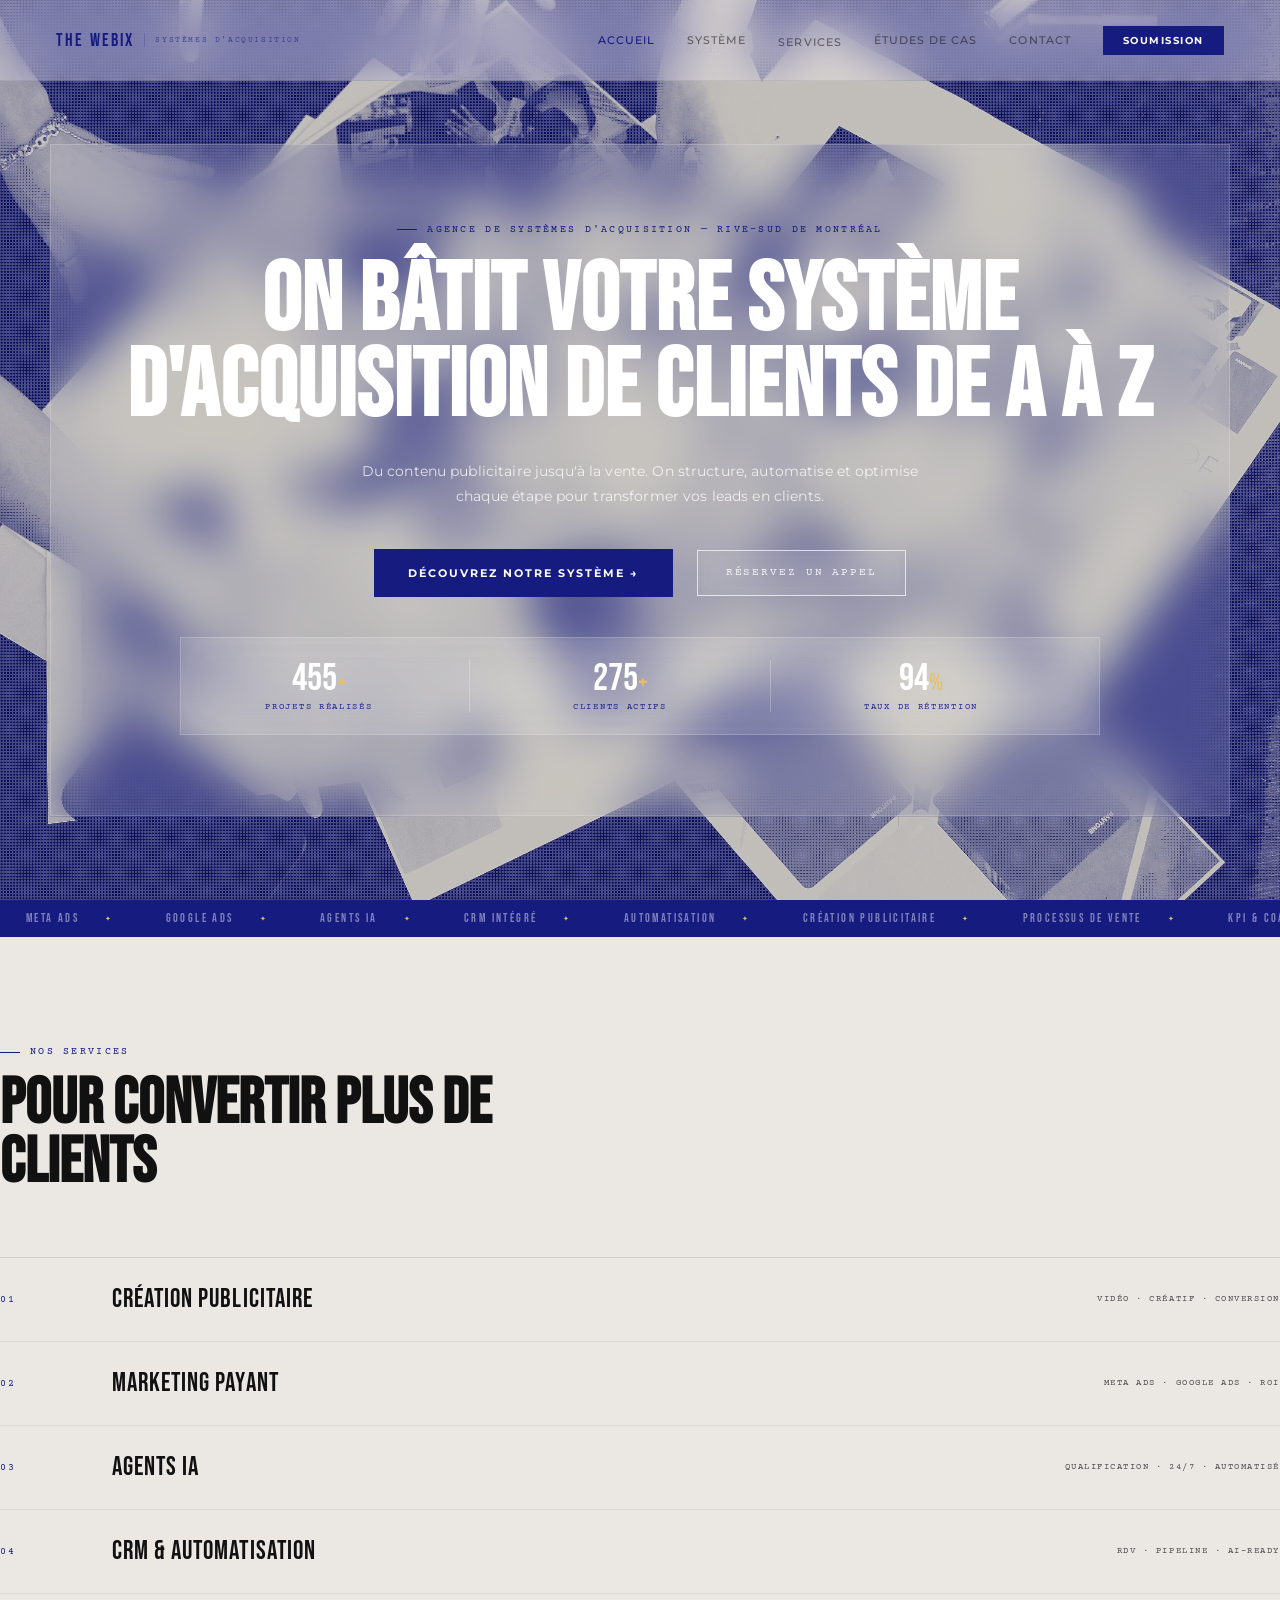
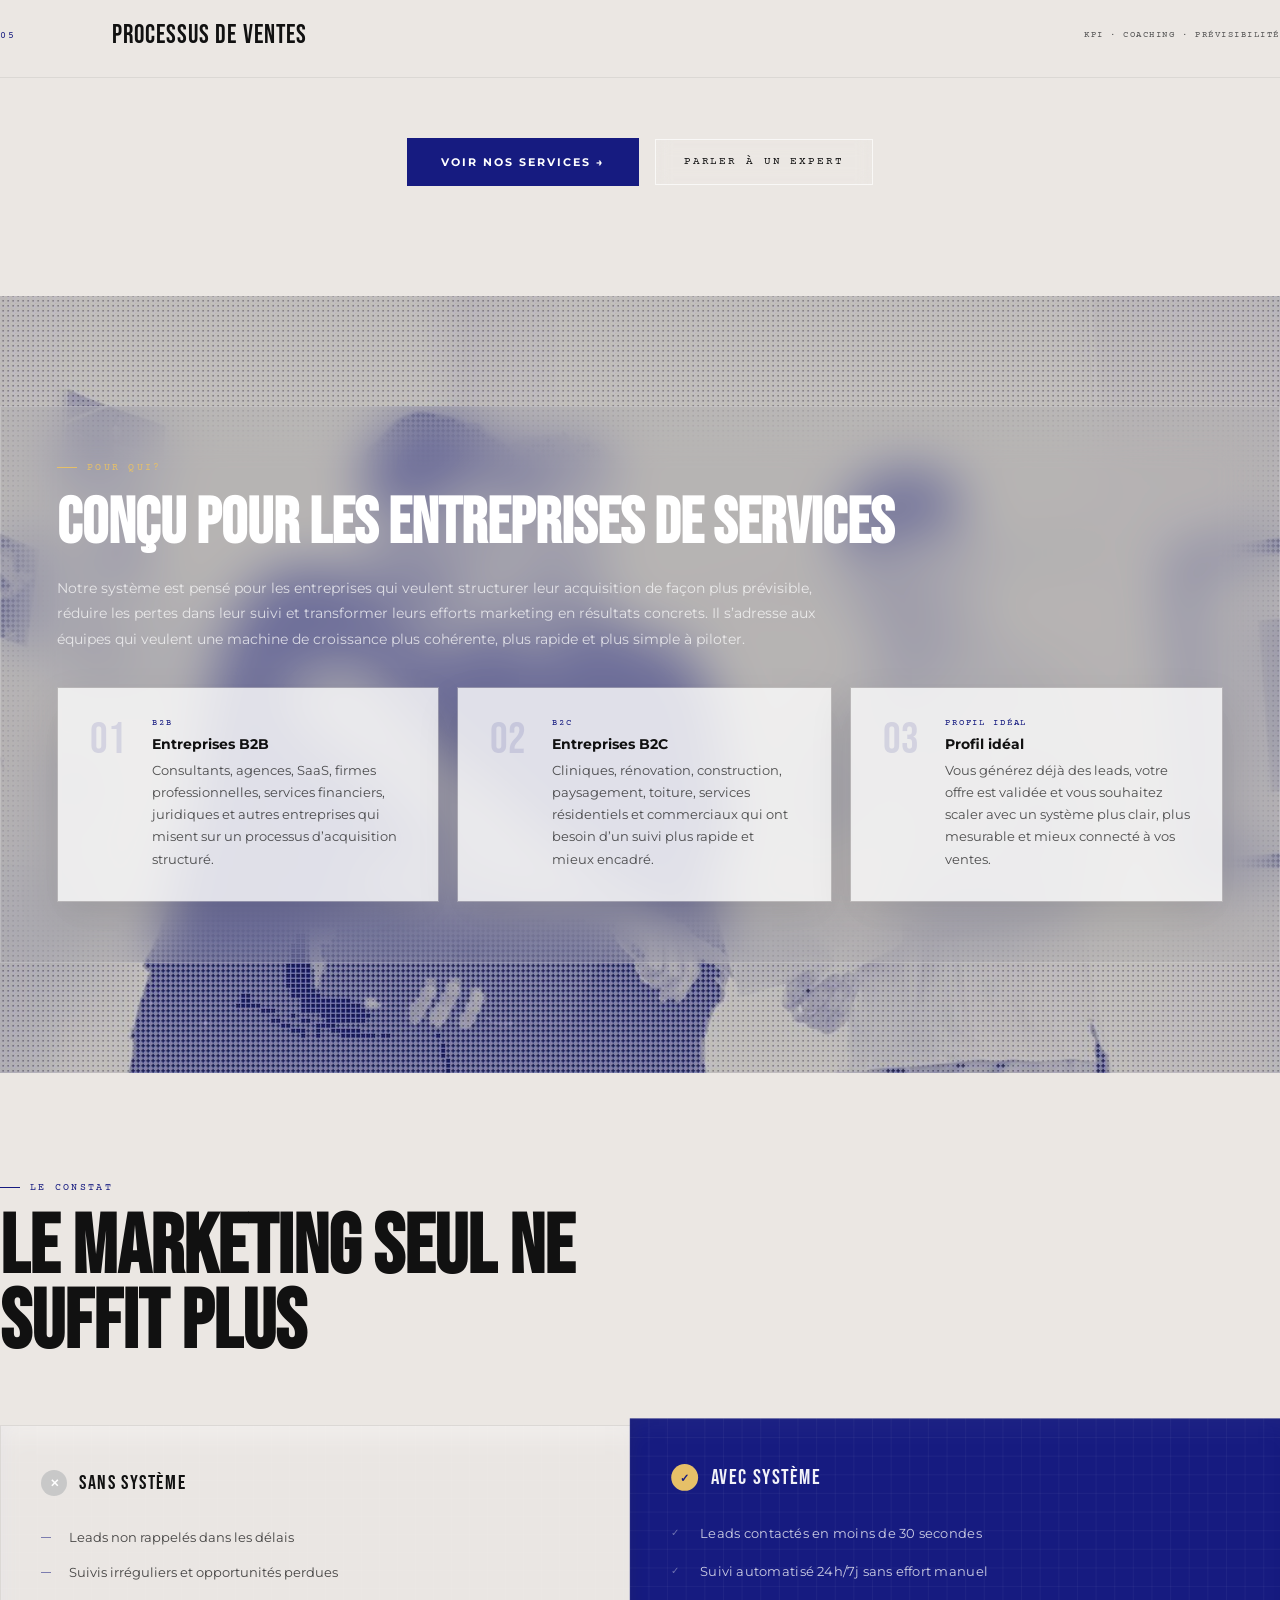
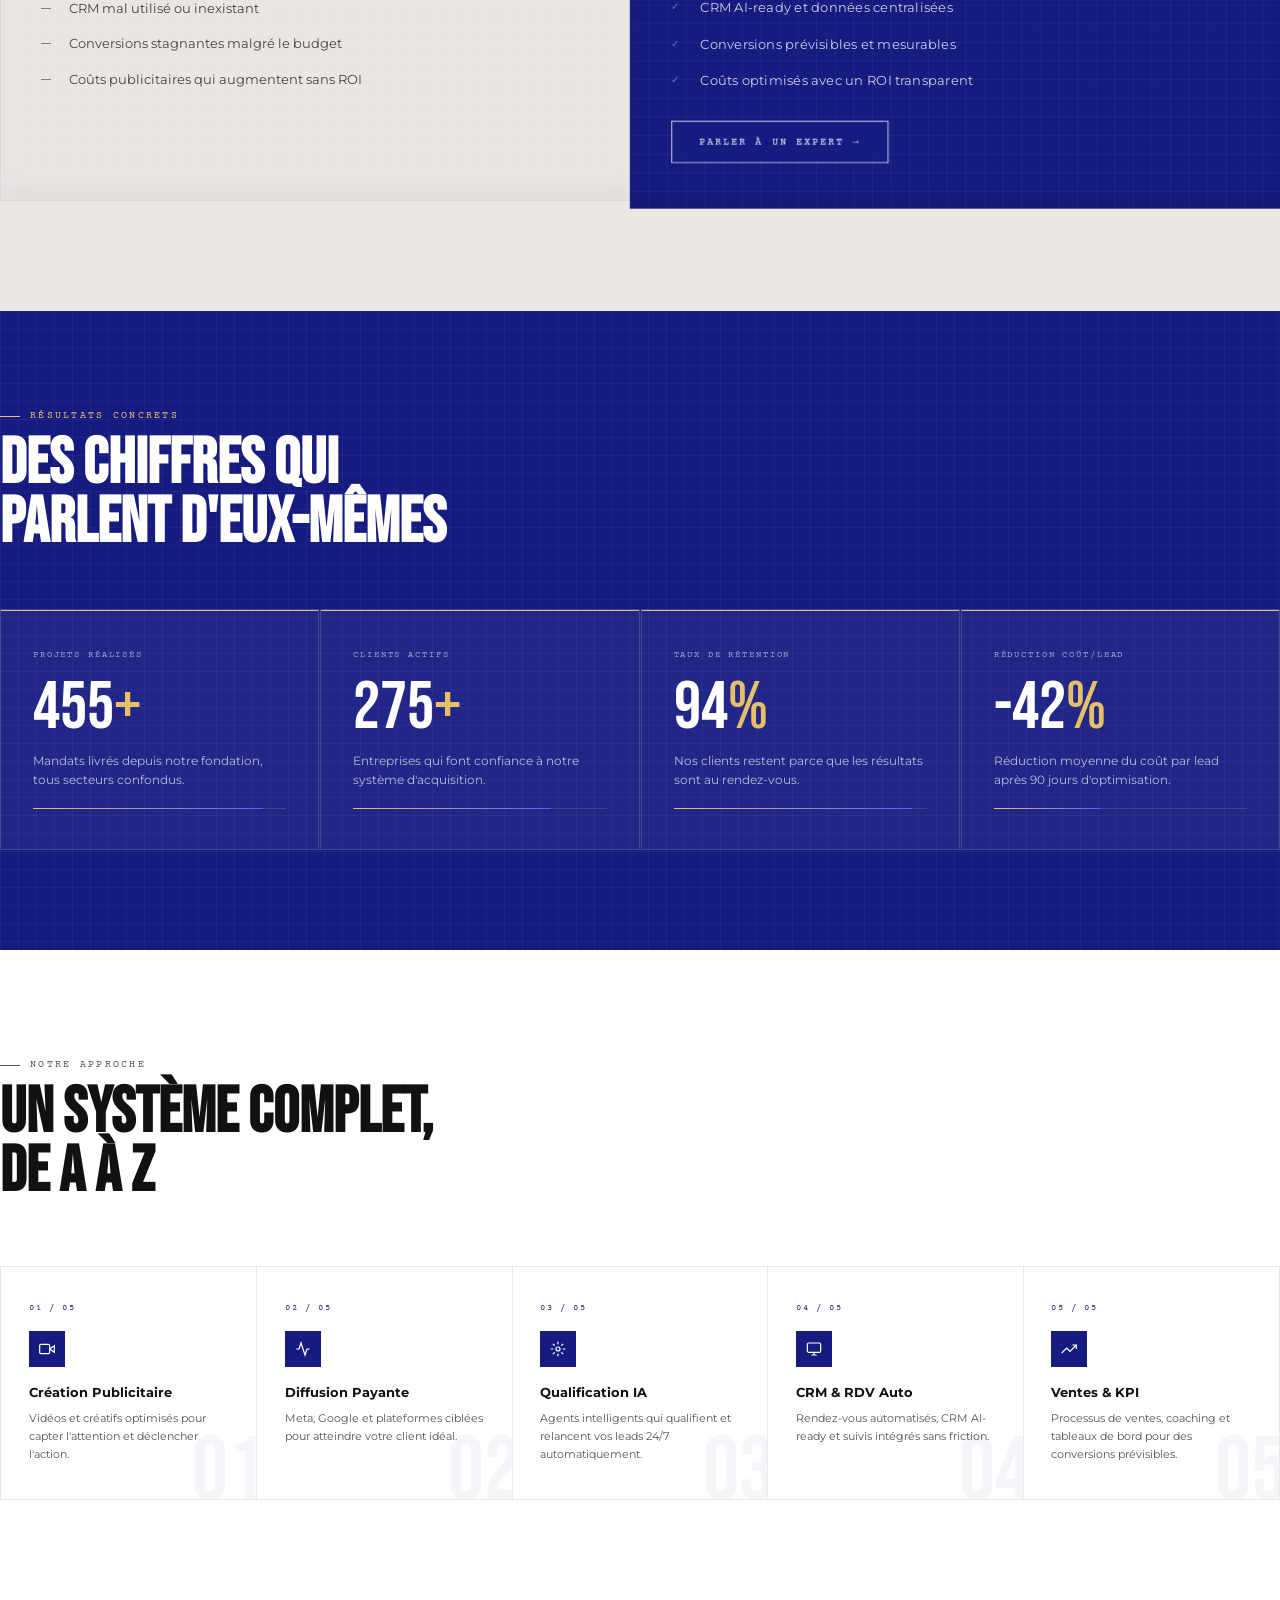
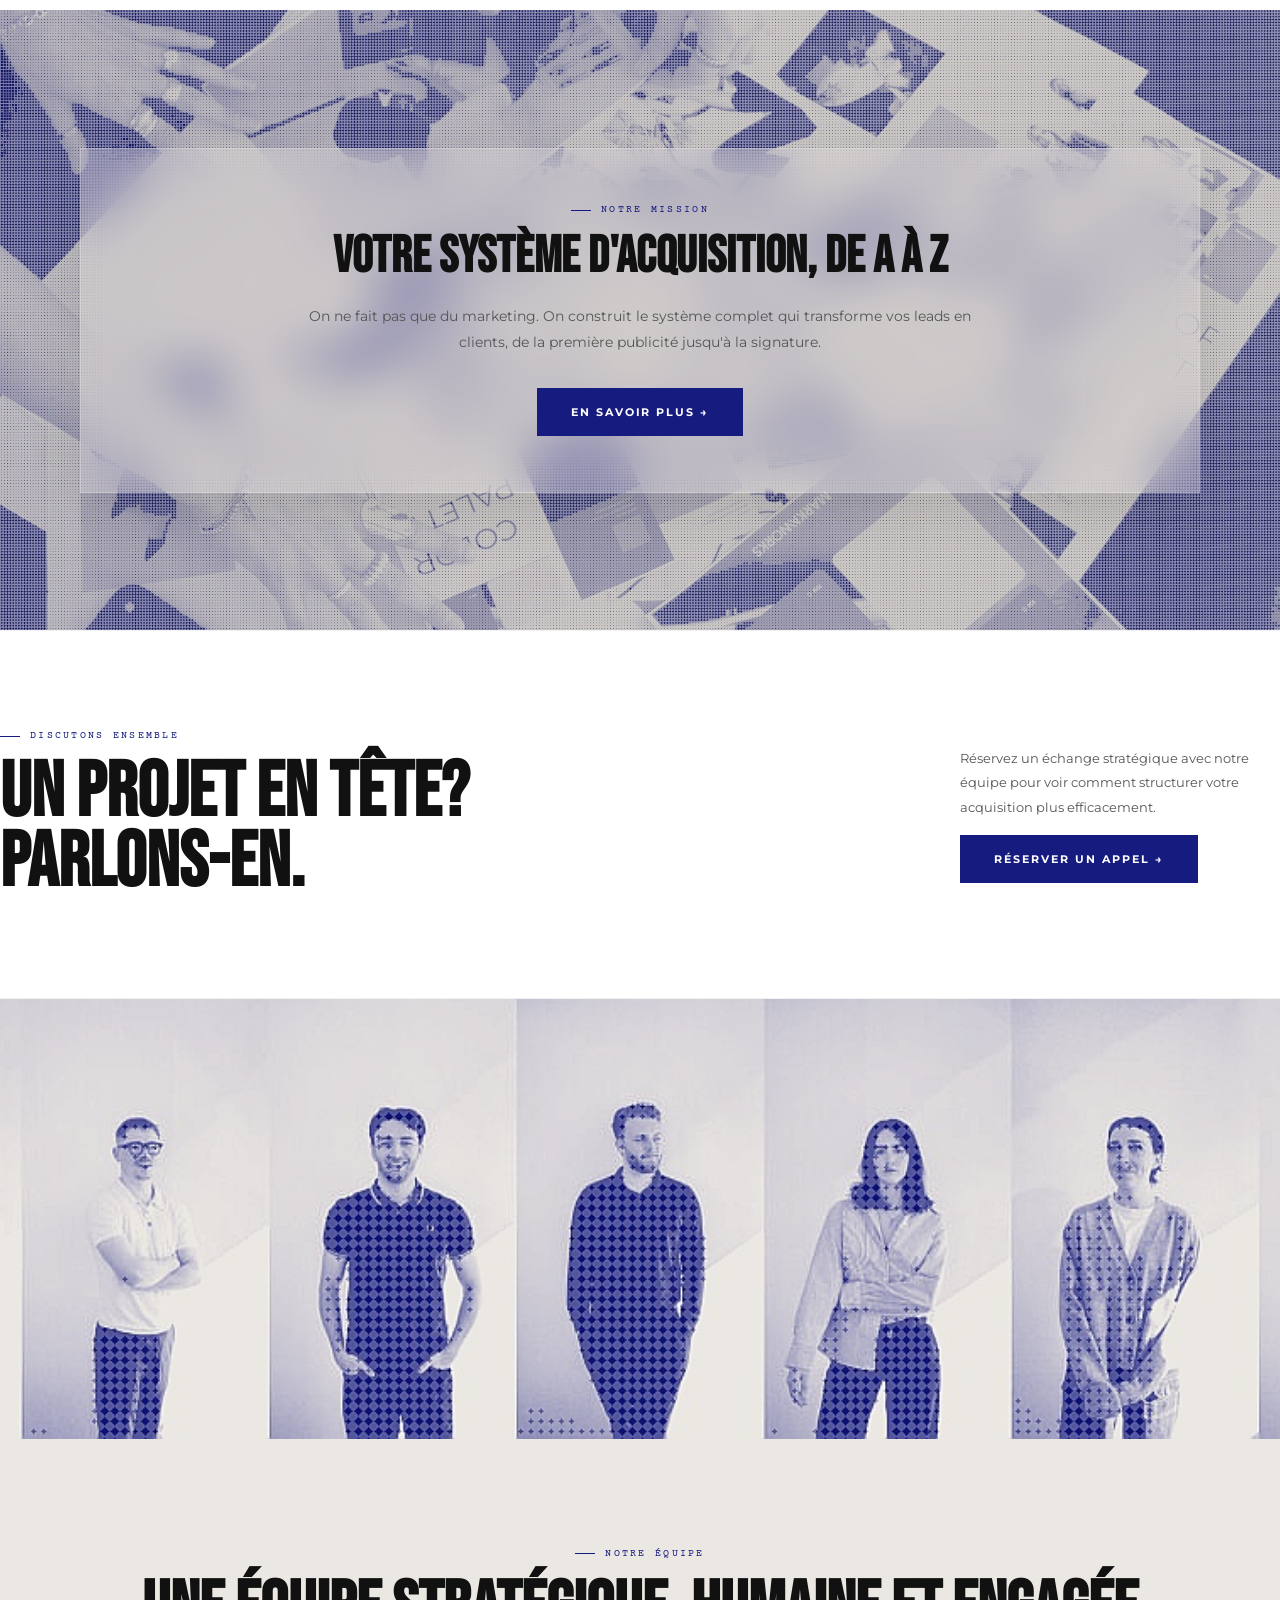
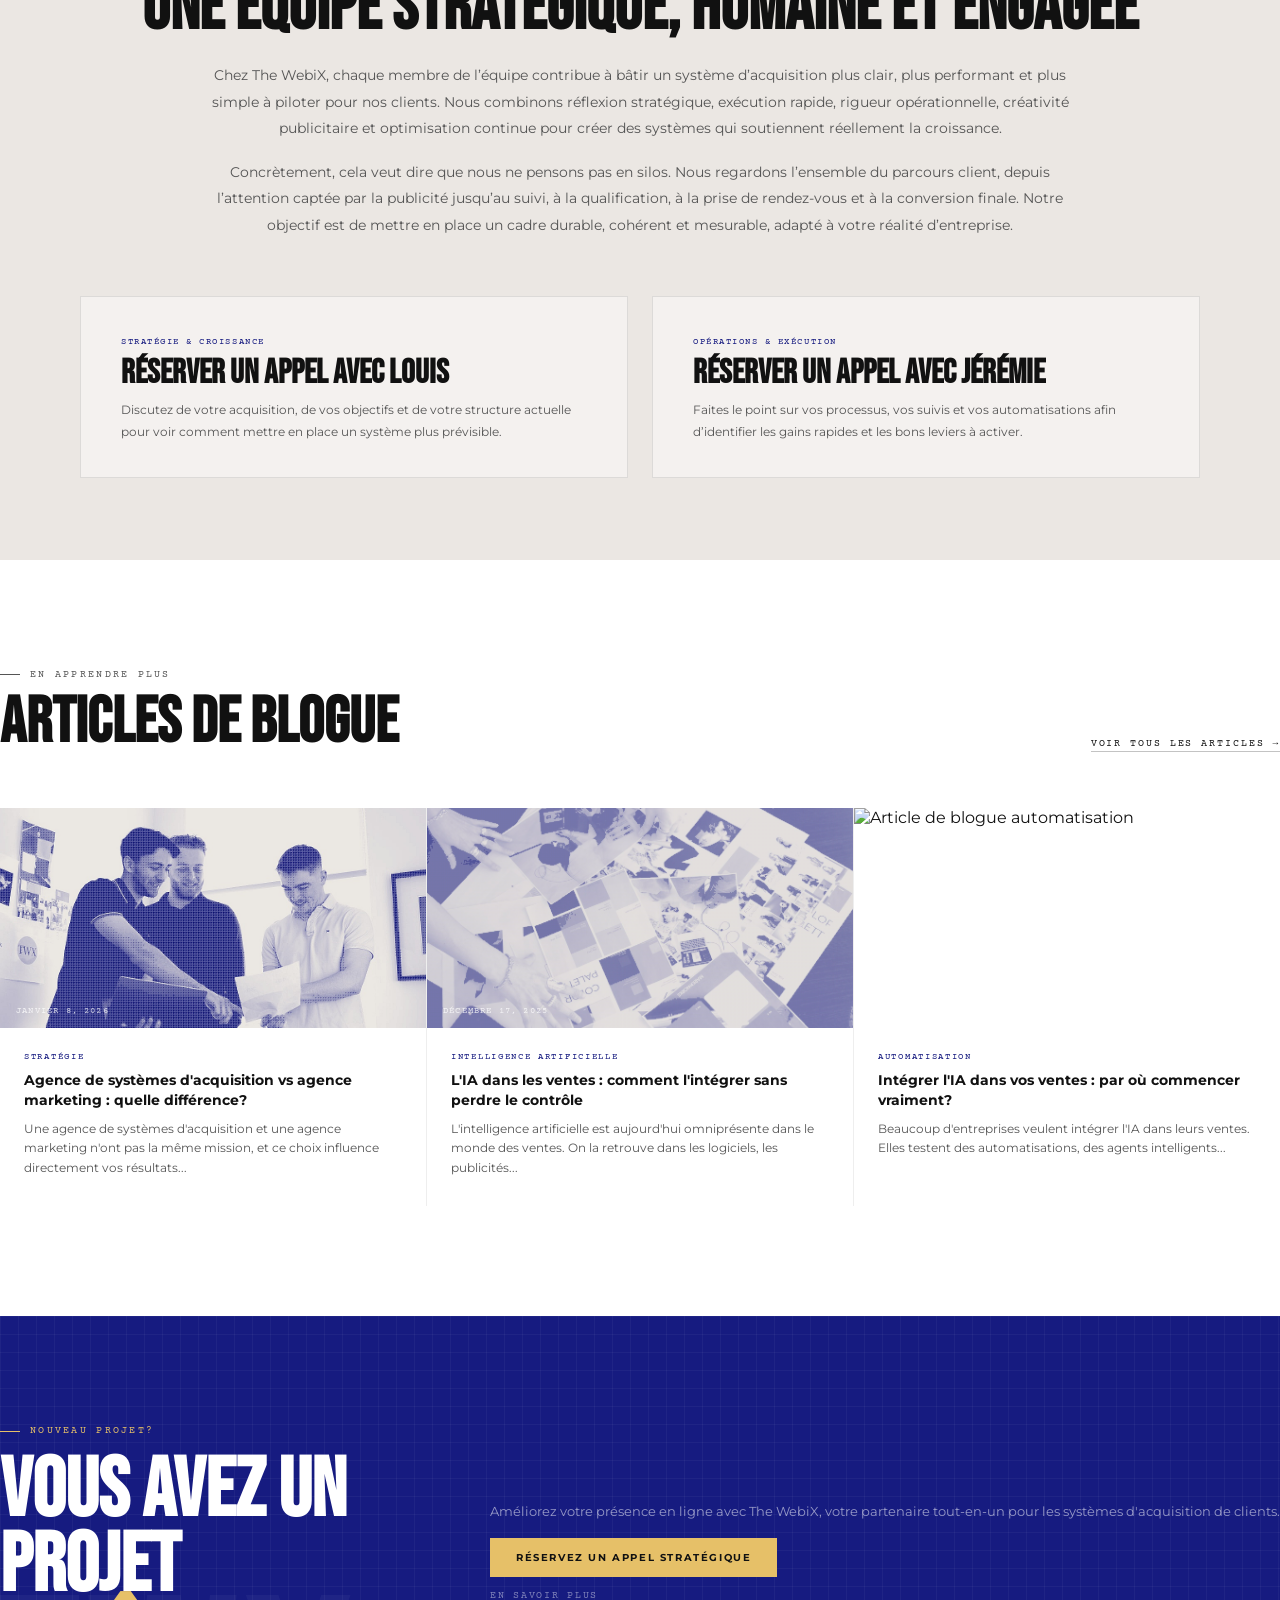
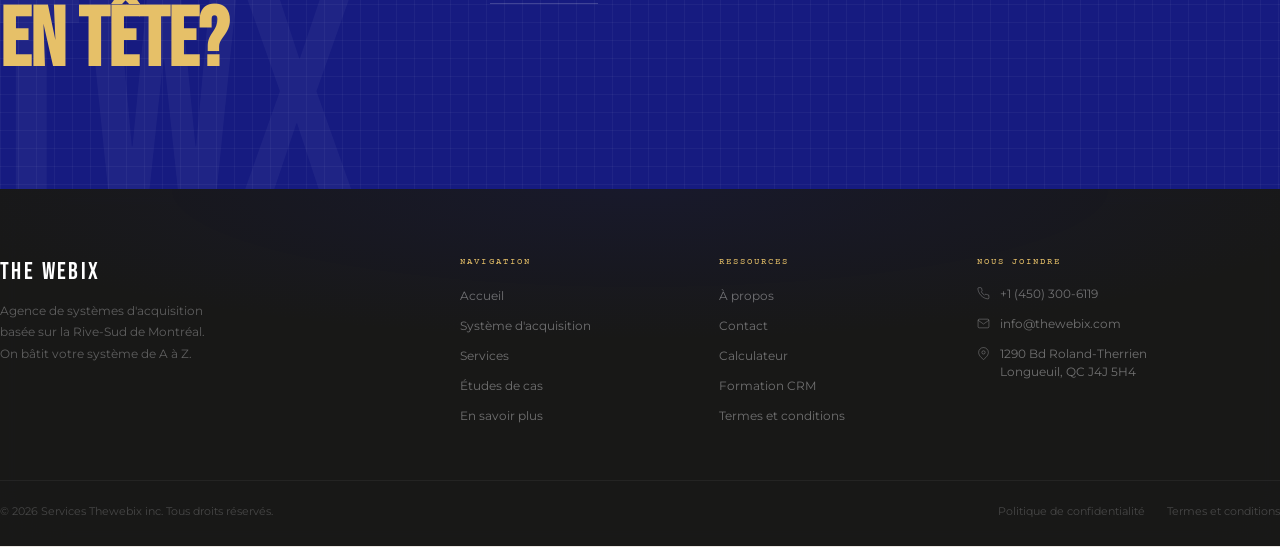
==== index.html @ 0f68088b "all" ====
<!DOCTYPE html>
<html lang="fr">
<head>
  <meta charset="UTF-8" />
  <meta name="viewport" content="width=device-width, initial-scale=1.0" />
  <title>The WebiX — Agence de systèmes d'acquisition</title>
  <link rel="preconnect" href="https://fonts.googleapis.com" />
  <link rel="preconnect" href="https://fonts.gstatic.com" crossorigin />
  <link href="https://fonts.googleapis.com/css2?family=Bebas+Neue&family=Montserrat:ital,wght@0,300;0,400;0,500;0,600;0,700;1,300;1,400&family=Courier+Prime:wght@400;700&display=swap" rel="stylesheet" />
  <script src="assets/js/header.js" defer></script>
  <style>
    /* ============================================================
       TOKENS
    ============================================================ */
    :root {
      --blue:     #161B80;
      --blue-mid: #545FFF;
      --gold:     #E6C068;
      --beige:    #EBE7E3;
      --black:    #111111;
      --grey:     #555555;
      --white:    #FFFFFF;
    }

    /* ============================================================
       RESET
    ============================================================ */
    *, *::before, *::after { box-sizing: border-box; margin: 0; padding: 0; }
    html { scroll-behavior: smooth; }
    body {
      font-family: 'Montserrat', sans-serif;
      background: var(--beige);
      color: var(--black);
      overflow-x: hidden;
    }

    /* ============================================================
       TYPOGRAPHY SYSTEM
    ============================================================ */
    .label {
      font-family: 'Courier Prime', monospace;
      font-size: 9.5px;
      letter-spacing: 0.24em;
      text-transform: uppercase;
      color: var(--grey);
      display: flex;
      align-items: center;
      gap: 10px;
    }
    .label::before {
      content: '';
      display: inline-block;
      width: 20px;
      height: 1px;
      background: currentColor;
      flex-shrink: 0;
    }
    .label--blue  { color: var(--blue); }
    .label--gold  { color: var(--gold); }
    .label--white { color: rgba(255,255,255,0.45); }
    .label--white::before { background: rgba(255,255,255,0.35); }
    .label--no-line::before { display: none; }

    /* ============================================================
       LAYOUT
    ============================================================ */
    .wrap {
      max-width: 1320px;
      margin: 0 auto;
    }

    /* ============================================================
       HERO
    ============================================================ */
    .hero {
      min-height: 100vh;
      padding-top: 60px;
      position: relative;
      overflow: hidden;
      display: flex;
      align-items: center;
      justify-content: center;
      background:
        linear-gradient(rgba(0,0,0,0.18), rgba(0,0,0,0.18)),
        url('assets/images/hero_duotone.jpg') center center / cover no-repeat;
      
    }

    /* Ghost watermark */
    .hero-bg-word {
      position: absolute;
      bottom: 60px;
      right: -40px;
      font-family: 'Bebas Neue', sans-serif;
      font-size: 22vw;
      color: rgba(22,27,128,0.035);
      line-height: 1;
      pointer-events: none;
      white-space: nowrap;
      letter-spacing: -0.02em;
      user-select: none;
    }

    .hero-inner {
      width: calc(100% - 100px);
      margin: 50px;
      position: relative;
      z-index: 2;
      backdrop-filter: blur(24px) saturate(1.2);
      -webkit-backdrop-filter: blur(24px) saturate(1.2);
      background: rgba(235,231,227,0.14);
      border: 1px solid rgba(255,255,255,0.18);
      padding: 80px 50px;
      display: grid;
      grid-template-columns: 1fr;
      gap: 28px;
      align-items: center;
      justify-items: center;
      text-align: center;
    }

    /* LEFT: Text */
    .hero-left {
      display: flex;
      flex-direction: column;
      justify-content: center;
      align-items: center;
      padding: 0;
    }
    .hero-eyebrow {
      margin-bottom: 24px;
    }
    h1.hero-title {
      font-family: 'Bebas Neue', sans-serif;
      font-size: clamp(64px, 7.5vw, 116px);
      line-height: 0.9;
      color: var(--white);
      letter-spacing: 0.01em;
      margin-bottom: 28px;
    }
    .hero-sub {
      font-size: 13.5px;
      color: rgba(255,255,255,0.78);
      line-height: 1.85;
      max-width: 560px;
      margin-bottom: 40px;
      font-weight: 400;
      letter-spacing: 0.01em;
    }
    .hero-actions {
      display: flex;
      align-items: center;
      gap: 24px;
    }
    .btn-primary {
      background: var(--blue);
      color: #fff;
      padding: 17px 34px;
      font-family: 'Montserrat', sans-serif;
      font-size: 11px;
      font-weight: 700;
      letter-spacing: 0.18em;
      text-transform: uppercase;
      text-decoration: none;
      display: inline-flex;
      align-items: center;
      gap: 10px;
      transition: all 0.28s ease;
      backdrop-filter: blur(0px);
    }
    .btn-primary:hover {
      backdrop-filter: blur(10px);
      -webkit-backdrop-filter: blur(10px);
      background: rgba(22,27,128,0.88);
      transform: translateY(-1px);
    }
    .btn-ghost {
      font-family: 'Courier Prime', monospace;
      font-size: 10.5px;
      letter-spacing: 0.18em;
      text-transform: uppercase;
      color: rgba(255,255,255,0.88);
      text-decoration: none;
      border: 1px solid rgba(255,255,255,0.7);
      padding: 16px 28px;
      display: inline-flex;
      align-items: center;
      justify-content: center;
      backdrop-filter: blur(8px);
      -webkit-backdrop-filter: blur(8px);
      background: transparent;
      transition: all 0.28s ease;
      position: relative;
    }

    .btn-ghost::after {
      content: '';
      position: absolute;
      left: 28px;
      right: 28px;
      bottom: 8px;
      height: 1px;
      background: currentColor;
      transform: scaleX(0);
      transform-origin: left;
      transition: transform 0.28s ease;
    }

    .btn-ghost:hover {
      background: transparent;
      transform: translateY(-1px);
    }

    .btn-ghost:hover::after {
      transform: scaleX(1);
    }

    /* RIGHT: Duotone image + blurry info card overlay */
    .hero-right {
      position: relative;
      width: 100%;
      display: flex;
      justify-content: center;
      align-items: flex-end;
      margin-top: 12px;
    }
    .hero-img-wrap {
      display: none;
    }

    /* ── BLURRY INFO CARD inside hero ── */
    .hero-blur-card {
      position: relative;
      bottom: auto;
      left: auto;
      right: auto;
      backdrop-filter: blur(18px) saturate(1.2);
      -webkit-backdrop-filter: blur(18px) saturate(1.2);
      background: rgba(255,255,255,0.08);
      border: 1px solid rgba(255,255,255,0.18);
      padding: 22px 28px;
      display: flex;
      flex-direction: row;
      justify-content: center;
      align-items: stretch;
      gap: 0;
      z-index: 3;
      width: min(100%, 920px);
      max-width: 100%;
    }
    .hbc-stat {
      display: flex;
      flex-direction: column;
      align-items: center;
      gap: 4px;
      flex: 1 1 0;
      padding: 0 40px;
      border-right: 1px solid rgba(255,255,255,0.25);
    }
    .hbc-stat:first-child { padding-left: 0; }
    .hbc-stat:last-child { border-right: none; }
    .hbc-num {
      font-family: 'Bebas Neue', sans-serif;
      font-size: 38px;
      line-height: 1;
      color: var(--white);
    }
    .hbc-num em { color: var(--gold); font-style: normal; font-size: 24px; }
    .hbc-lbl {
      font-family: 'Courier Prime', monospace;
      font-size: 8.5px;
      letter-spacing: 0.2em;
      text-transform: uppercase;
      color: rgba(22,27,128,0.88);
    }

    /* Stats strip bottom */
    .hero-stats {
      display: none;
      grid-template-columns: repeat(4, 1fr);
      border-top: 1px solid rgba(17,17,17,0.09);
      position: relative;
      z-index: 2;
    }
    .stat {
      padding: 22px 56px;
      border-right: 1px solid rgba(17,17,17,0.09);
      display: flex;
      flex-direction: column;
      gap: 3px;
    }
    .stat:last-child { border-right: none; }
    .stat-num {
      font-family: 'Bebas Neue', sans-serif;
      font-size: 32px;
      color: var(--black);
      line-height: 1;
    }
    .stat-num em { color: var(--blue); font-style: normal; }
    .stat-lbl {
      font-family: 'Courier Prime', monospace;
      font-size: 8.5px;
      letter-spacing: 0.2em;
      text-transform: uppercase;
      color: var(--grey);
    }

    /* ============================================================
       MARQUEE
    ============================================================ */
    .marquee {
      background: var(--blue);
      overflow: hidden;
      padding: 11px 0;
    }
    .marquee-track {
      display: flex;
      white-space: nowrap;
      animation: mq 22s linear infinite;
    }
    .marquee-item {
      font-family: 'Bebas Neue', sans-serif;
      font-size: 12px;
      letter-spacing: 0.2em;
      color: rgba(255,255,255,0.45);
      padding: 0 26px;
      display: flex;
      align-items: center;
      gap: 26px;
    }
    .marquee-item::after { content: '✦'; font-size: 7px; color: var(--gold); }
    @keyframes mq {
      from { transform: translateX(0); }
      to   { transform: translateX(-50%); }
    }

    /* ============================================================
       SERVICES — architect list style
    ============================================================ */
    .section-services {
      background: var(--beige);
      padding: 110px 0;
    }
    .services-top {
      display: grid;
      grid-template-columns: 1fr 1fr;
      gap: 80px;
      align-items: end;
      margin-bottom: 64px;
      position: relative;
    }
    .services-top h2 {
      font-family: 'Bebas Neue', sans-serif;
      font-size: clamp(48px, 5vw, 76px);
      line-height: 0.92;
      color: var(--black);
    }
    .services-top p {
      font-size: 13.5px;
      color: var(--grey);
      line-height: 1.9;
      max-width: 360px;
    }
    .services-actions {
      display: flex;
      gap: 16px;
      margin-top: 60px;
      align-items: center;
    }
    .services-list {
      display: flex;
      flex-direction: column;
      border-top: 1px solid rgba(17,17,17,0.1);
    }
    .svc-row {
      display: grid;
      grid-template-columns: 72px 1fr auto;
      align-items: center;
      gap: 40px;
      padding: 26px 0;
      border-bottom: 1px solid rgba(17,17,17,0.07);
      transition: all 0.28s ease;
    }

    .svc-row:hover {
      background: rgba(22,27,128,0.035);
      padding-left: 14px;
      padding-right: 14px;
    }
    .svc-num {
      font-family: 'Courier Prime', monospace;
      font-size: 10px;
      letter-spacing: 0.16em;
      color: var(--blue);
    }
    .svc-name {
      font-family: 'Bebas Neue', sans-serif;
      font-size: 26px;
      letter-spacing: 0.04em;
      color: var(--black);
    }
    .svc-tag {
      font-family: 'Courier Prime', monospace;
      font-size: 8.5px;
      letter-spacing: 0.18em;
      text-transform: uppercase;
      color: var(--grey);
    }

    /* ============================================================
       POUR QUI — dark, duotone image
    ============================================================ */
    .section-pourqui {
      position: relative;
      padding: 110px 0;
      background:
        linear-gradient(rgba(0,0,0,0.18), rgba(0,0,0,0.18)),
        url('assets/images/wall_duotone.jpg') center center / cover no-repeat;
      overflow: hidden;
    }

    .pourqui-panel {
      width: 100%;
      backdrop-filter: blur(26px) saturate(1.2);
      -webkit-backdrop-filter: blur(26px) saturate(1.2);
      background: rgba(170,170,170,0.20);
      border: 1px solid rgba(255,255,255,0.16);
      padding: 56px 56px 60px;
    }
    .pourqui-grid {
      display: grid;
      grid-template-columns: 1fr;
      gap: 0;
      align-items: center;
    }

    .pourqui-left {
      position: relative;
      z-index: 3;
      padding-right: 0;
    }
    .pourqui-left h2 {
      font-family: 'Bebas Neue', sans-serif;
      font-size: clamp(48px, 5vw, 76px);
      line-height: 0.92;
      color: var(--white);
      margin-bottom: 22px;
    }

    .pourqui-intro {
      font-size: 13.5px;
      color: rgba(255,255,255,0.72);
      line-height: 1.9;
      max-width: 760px;
      margin-bottom: 34px;
    }
    .pourqui-cards {
      display: flex;
      gap: 18px;
      width: 100%;
      position: relative;
      z-index: 3;
    }
    .pq-card {
      background: rgba(235,231,227,0.34);
      border: 1px solid rgba(17,17,17,0.06);
      box-shadow: 0 18px 40px rgba(0,0,0,0.10);
      padding: 30px 32px;
      display: flex;
      gap: 22px;
      align-items: flex-start;
      position: relative;
      overflow: hidden;
      transition: all 0.28s ease;
    }

    .pq-card::before {
      content: '';
      position: absolute;
      inset: 0;
      background-color: rgba(255,255,255,0.7);
      pointer-events: none;
    }
    .pq-card > * {
      position: relative;
      z-index: 1;
    }
    .pq-num {
      font-family: 'Bebas Neue', sans-serif;
      font-size: 44px;
      color: rgba(22,27,128,0.12);
      line-height: 1;
      flex-shrink: 0;
      width: 40px;
    }
    .pq-tag {
      font-family: 'Courier Prime', monospace;
      font-size: 8.5px;
      letter-spacing: 0.22em;
      text-transform: uppercase;
      color: var(--blue);
      margin-bottom: 7px;
    }
    .pq-title {
      font-family: 'Montserrat', sans-serif;
      font-size: 14px;
      font-weight: 700;
      color: var(--black);
      margin-bottom: 7px;
    }
    .pq-desc {
      font-size: 12.5px;
      color: rgba(17,17,17,0.72);
      line-height: 1.78;
    }

    .pq-card:hover {
      background: rgba(235,231,227,0.98);
      box-shadow: 0 20px 44px rgba(0,0,0,0.14);
      transform: translateY(-2px);
      transition: all 0.28s ease;
    }


    /* ============================================================
       CONSTAT
    ============================================================ */
    .section-constat {
      background: var(--beige);
      padding: 110px 0;
    }
    .constat-top { margin-bottom: 64px; }
    .constat-top h2 {
      font-family: 'Bebas Neue', sans-serif;
      font-size: clamp(56px, 6.5vw, 96px);
      line-height: 0.9;
      color: var(--black);
      max-width: 680px;
    }
    .constat-cols {
      display: grid;
      grid-template-columns: 1fr 1fr;
      gap: 2px;
    }
    .constat-col {
      padding: 44px 40px;
      position: relative;
      overflow: hidden;
      background-image:
        linear-gradient(rgba(255,255,255,0.04) 1px, transparent 1px),
        linear-gradient(90deg, rgba(255,255,255,0.04) 1px, transparent 1px);
      background-size: 18px 18px;
    }
    .constat-col--bad {
      background-color: rgba(235,231,227,0.92);
      border: 1px solid rgba(150,150,150,0.18);
      box-shadow: inset 0 10px 24px rgba(255,255,255,0.35), inset 0 -10px 20px rgba(22,27,128,0.05);
      transform: scale(1);
      z-index: 1;
    }
    .constat-col--good {
      background-color: var(--blue);
      box-shadow: inset 0 10px 24px rgba(255,255,255,0.04), inset 0 -10px 20px rgba(0,0,0,0.10);
      transform: scale(1.035);
      z-index: 2;
      transition: transform 0.28s ease, box-shadow 0.28s ease;
    }
    .constat-col--good:hover {
      transform: scale(1.06);
      box-shadow: inset 0 10px 24px rgba(255,255,255,0.04), inset 0 -10px 20px rgba(0,0,0,0.10), 0 18px 34px rgba(0,0,0,0.12);
    }
    .col-head {
      display: flex;
      align-items: center;
      gap: 12px;
      margin-bottom: 32px;
    }
    .col-head-title {
      font-family: 'Bebas Neue', sans-serif;
      font-size: 20px;
      letter-spacing: 0.08em;
    }
    .constat-col--bad  .col-head-title { color: var(--black); }
    .constat-col--good .col-head-title { color: rgba(255,255,255,0.94); }
    .col-badge {
      width: 26px; height: 26px;
      border-radius: 50%;
      display: flex; align-items: center; justify-content: center;
      font-size: 11px; font-weight: 700;
    }
    .badge-x     { background: rgb(200,200,200); color: var(--white); }
    .badge-check { background: var(--gold); color: var(--blue); }
    .constat-items { display: flex; flex-direction: column; gap: 16px; }
    .constat-item {
      display: flex;
      align-items: flex-start;
      gap: 12px;
      font-size: 13px;
      line-height: 1.5;
    }
    .constat-col--bad  .constat-item { color: rgba(17,17,17,0.76); }
    .constat-col--good .constat-item { color: rgba(255,255,255,0.78); }
    .item-icon { width: 16px; height: 16px; flex-shrink: 0; margin-top: 1px; font-size: 10px; }
    .constat-col--bad  .item-icon { color: var(--blue); }
    .constat-col--good .item-icon { color: rgba(255,255,255,0.38); }

    
    /* ============================================================
       PROCESSUS — architect grid
    ============================================================ */
    .section-processus {
      background: var(--white);
      padding: 110px 0;
    }
    .processus-top {
      display: flex;
      justify-content: space-between;
      align-items: flex-end;
      margin-bottom: 64px;
    }
    .processus-top h2 {
      font-family: 'Bebas Neue', sans-serif;
      font-size: clamp(48px, 5vw, 76px);
      line-height: 0.92;
      color: var(--black);
    }
    .processus-steps {
      display: grid;
      grid-template-columns: repeat(5, 1fr);
      border: 1px solid rgba(17,17,17,0.09);
    }
    .p-step {
      padding: 36px 28px;
      border-right: 1px solid rgba(17,17,17,0.09);
      position: relative;
      overflow: hidden;
      transition: all 0.28s ease;
      will-change: transform, box-shadow, background;
      z-index: 1;
    }
    .p-step:last-child { border-right: none; }
    .p-step:hover {
      background: var(--blue);
      box-shadow: inset 0 10px 18px rgba(0,0,0,0.16), inset 0 -8px 14px rgba(255,255,255,0.04);
      transform: translateY(1px) scale(1.05);
      z-index: 2;
    }
    .p-step:hover .p-step-title,
    .p-step:hover .p-step-num {
      color: var(--white);
    }
    .p-step:hover .p-step-desc {
      color: rgba(255,255,255,0.78);
    }
    .p-step:hover .p-step-icon {
      background: var(--blue);
    }
    .p-step:hover .p-step-icon svg {
      stroke: var(--white);
    }
    .p-step:hover .p-step-bg-num {
      color: rgba(255,255,255,0.08);
    }
    .p-step-bg-num {
      position: absolute;
      bottom: -18px; right: -8px;
      font-family: 'Bebas Neue', sans-serif;
      font-size: 90px;
      color: rgba(22,27,128,0.04);
      line-height: 1;
      pointer-events: none;
    }
    .p-step-num {
      font-family: 'Courier Prime', monospace;
      font-size: 9px;
      letter-spacing: 0.18em;
      color: var(--blue);
      margin-bottom: 18px;
    }
    .p-step-icon {
      width: 36px; height: 36px;
      background: var(--blue);
      display: flex; align-items: center; justify-content: center;
      margin-bottom: 18px;
    }
    .p-step-icon svg { width: 16px; height: 16px; stroke: #fff; fill: none; stroke-width: 1.8; }
    .p-step-title {
      font-family: 'Montserrat', sans-serif;
      font-size: 12.5px;
      font-weight: 700;
      color: var(--black);
      margin-bottom: 9px;
    }
    .p-step-desc {
      font-size: 11px;
      color: var(--grey);
      line-height: 1.65;
    }
    /* ============================================================
       TEAM — full-width duotone image
    ============================================================ */
    .section-team { position: relative; overflow: hidden; }
    .team-img-wrap { position: relative; }
    .team-img-wrap img {
      width: 100%;
      height: 440px;
      object-fit: cover;
      object-position: center 20%;
      display: block;
    }
    .team-overlay-text {
      position: absolute;
      left: 0;
      right: 0;
      bottom: 0;
      padding: 0 56px 42px;
      display: flex;
      flex-direction: column;
      align-items: center;
      gap: 10px;
      text-align: center;
    }
    .team-overlay-text h2 {
      font-family: 'Bebas Neue', sans-serif;
      font-size: clamp(48px, 5.5vw, 84px);
      color: var(--white);
      line-height: 0.92;
      text-align: center;
      width: 100%;
      max-width: none;
    }
    .team-copy {
      background: var(--beige);
      padding: 110px 0 82px;
    }
    .team-copy-inner {
      max-width: 1120px;
      margin: 0 auto;
      text-align: center;
    }
    .team-copy-inner p {
      font-size: 13.5px;
      line-height: 1.95;
      color: var(--grey);
      max-width: 860px;
      margin: 0 auto;
    }
    .team-copy-inner p + p {
      margin-top: 18px;
    }
    .team-callouts {
      display: grid;
      grid-template-columns: repeat(2, minmax(0, 1fr));
      gap: 24px;
      margin-top: 58px;
    }
    .team-callout {
      border: 1px solid rgba(17,17,17,0.10);
      background: rgba(255,255,255,0.42);
      padding: 40px 40px 34px;
      text-align: left;
      display: flex;
      flex-direction: column;
      gap: 10px;
      text-decoration: none;
      transition: all 0.28s ease;
      position: relative;
      overflow: hidden;
      cursor: pointer;
    }

    .team-callout::after {
      content: '';
      position: absolute;
      left: 40px;
      right: 40px;
      bottom: 22px;
      height: 1px;
      background: currentColor;
      transform: scaleX(0);
      transform-origin: left;
      transition: transform 0.28s ease;
      opacity: 0.45;
    }
    .team-callout:hover {
      transform: translateY(-3px);
      background: rgba(255,255,255,0.56);
      box-shadow: 0 18px 40px rgba(0,0,0,0.08);
    }
    .team-callout:hover::after {
      transform: scaleX(1);
    }
    .team-callout-label {
      font-family: 'Courier Prime', monospace;
      font-size: 8.5px;
      letter-spacing: 0.18em;
      text-transform: uppercase;
      color: var(--blue);
    }
    .team-callout h3 {
      font-family: 'Bebas Neue', sans-serif;
      font-size: 34px;
      line-height: 0.95;
      color: var(--black);
    }
    .team-callout p {
      max-width: none;
      margin: 0;
      font-size: 12px;
      line-height: 1.8;
      color: var(--grey);
    }
    .team-callout:hover h3 {
      color: var(--blue);
    }

    /* ============================================================
       METRICS — dark
    ============================================================ */
    .section-metrics {
      background-color: var(--blue);
      background-image:
        linear-gradient(rgba(255,255,255,0.04) 1px, transparent 1px),
        linear-gradient(90deg, rgba(255,255,255,0.04) 1px, transparent 1px);
      background-size: 18px 18px;
      padding: 100px 0;
    }
    .metrics-top {
      display: flex;
      justify-content: space-between;
      align-items: flex-end;
      margin-bottom: 56px;
    }
    .metrics-top h2 {
      font-family: 'Bebas Neue', sans-serif;
      font-size: clamp(48px, 5vw, 76px);
      line-height: 0.92;
      color: var(--white);
    }
    .metrics-grid {
      display: grid;
      grid-template-columns: repeat(4, 1fr);
      gap: 1px;
      background: rgba(255,255,255,0.05);
    }
    .m-card {
      border: 1px solid rgba(255,255,255,0.14);
      padding: 40px 32px;
      position: relative;
      overflow: hidden;
      transition: transform 0.28s ease, box-shadow 0.28s ease, background 0.28s ease;
      z-index: 1;
    }
    .m-card::after {
      content: '';
      position: absolute;
      top: 0; left: 0; right: 0;
      height: 1.5px;
      background: var(--gold);
    }
    .m-card:hover {
      transform: scale(1.045);
      box-shadow: 0 18px 34px rgba(0,0,0,0.14);
      z-index: 2;
    }
    .m-label {
      font-family: 'Courier Prime', monospace;
      font-size: 8.5px;
      letter-spacing: 0.22em;
      text-transform: uppercase;
      color: rgba(255,255,255,0.52);
      margin-bottom: 14px;
    }
    .m-num {
      font-family: 'Bebas Neue', sans-serif;
      font-size: 68px;
      line-height: 1;
      color: var(--white);
      margin-bottom: 10px;
    }
    .m-num em { color: var(--gold); font-style: normal; }
    .m-desc {
      font-size: 11.5px;
      color: rgba(255,255,255,0.68);
      line-height: 1.65;
    }
    .m-bar {
      margin-top: 18px;
      height: 1.5px;
      background: rgba(255,255,255,0.14);
      position: relative;
    }
    .m-bar-fill {
      position: absolute;
      top: 0; left: 0; bottom: 0;
      background: linear-gradient(90deg, var(--gold), var(--blue-mid));
    }

    /* ============================================================
       OFFICE IMAGE + TEXT
    ============================================================ */
    .section-office {
      position: relative;
      min-height: 620px;
      overflow: hidden;
      background: linear-gradient(to right, transparent 0 42.857%, var(--beige) 42.857% 100%);
      display: flex;
      align-items: center;
      padding: 70px 56px;
    }

    .office-media {
      position: absolute;
      inset: 0 auto 0 0;
      width: 100%;
      overflow: hidden;
    }
    .office-media::after {
      content: '';
      position: absolute;
      inset: 0;
      background: linear-gradient(rgba(0,0,0,0.14), rgba(0,0,0,0.14));
      pointer-events: none;
    }
    .office-panel-wrap {
      position: relative;
      z-index: 2;
      width: 100%;
      display: flex;
      justify-content: center;
      align-items: center;
    }
    .office-panel {
      width: min(1120px, 100%);
      margin-left: 0;
      backdrop-filter: blur(24px) saturate(1.15);
      -webkit-backdrop-filter: blur(24px) saturate(1.15);
      background: rgba(235,231,227,0.32);
      border: 1px solid rgba(255,255,255,0.22);
      box-shadow: 0 20px 50px rgba(0,0,0,0.10);
      padding: 56px 60px;
    }
    .office-img {
      width: 100%;
      height: 100%;
      object-fit: cover;
      object-position: center;
      display: block;
    }
    .office-text {
      display: flex;
      flex-direction: column;
      justify-content: center;
      align-items: center;
      text-align: center;
      max-width: none;
      width: 100%;
    }
    .office-text h2 {
      font-family: 'Bebas Neue', sans-serif;
      font-size: clamp(40px, 4vw, 64px);
      line-height: 0.92;
      color: var(--black);
      margin-bottom: 24px;
    }
    .office-text p {
      font-size: 13.5px;
      color: var(--grey);
      line-height: 1.9;
      max-width: 680px;
      margin-bottom: 32px;
    }

    /* ============================================================
       CTA WHITE
    ============================================================ */
    .section-cta-white {
      background: var(--white);
      padding: 100px 0;
      border-top: 1px solid rgba(17,17,17,0.06);
      border-bottom: 1px solid rgba(17,17,17,0.06);
    }
    .cta-white-inner {
      display: grid;
      grid-template-columns: 1fr auto;
      gap: 60px;
      align-items: center;
    }
    .cta-white-inner h2 {
      font-family: 'Bebas Neue', sans-serif;
      font-size: clamp(52px, 6vw, 88px);
      line-height: 0.9;
      color: var(--black);
    }
    .cta-white-right {
      display: flex;
      flex-direction: column;
      align-items: flex-start;
      gap: 16px;
      max-width: 320px;
    }
    .cta-white-right p {
      font-size: 13px;
      line-height: 1.85;
      color: var(--grey);
    }
    /* ============================================================
       BLOG
    ============================================================ */
    .section-blog {
      background: var(--white);
      padding: 110px 0;
    }
    .blog-top {
      display: flex;
      justify-content: space-between;
      align-items: flex-end;
      margin-bottom: 56px;
    }
    .blog-top h2 {
      font-family: 'Bebas Neue', sans-serif;
      font-size: clamp(48px, 5vw, 76px);
      line-height: 0.92;
      color: var(--black);
    }
    .blog-top a {
      font-family: 'Courier Prime', monospace;
      font-size: 9.5px;
      letter-spacing: 0.2em;
      text-transform: uppercase;
      color: var(--black);
      text-decoration: none;
      border-bottom: 1px solid rgba(17,17,17,0.25);
      padding-bottom: 2px;
    }
    .blog-grid {
      display: grid;
      grid-template-columns: repeat(3, 1fr);
      gap: 1px;
      background: rgba(17,17,17,0.07);
    }
    .blog-card { background: var(--white); overflow: hidden; }
    .blog-img { position: relative; height: 220px; overflow: hidden; }
    .blog-img img { width: 100%; height: 100%; object-fit: cover; }
    .blog-img-date {
      position: absolute;
      bottom: 12px; left: 16px;
      font-family: 'Courier Prime', monospace;
      font-size: 8.5px;
      letter-spacing: 0.14em;
      text-transform: uppercase;
      color: rgba(255,255,255,0.75);
    }
    .blog-body { padding: 24px 24px 28px; }
    .blog-cat {
      font-family: 'Courier Prime', monospace;
      font-size: 8.5px;
      letter-spacing: 0.2em;
      text-transform: uppercase;
      color: var(--blue);
      margin-bottom: 9px;
    }
    .blog-title {
      font-family: 'Montserrat', sans-serif;
      font-size: 13.5px;
      font-weight: 700;
      color: var(--black);
      line-height: 1.45;
      margin-bottom: 9px;
    }
    .blog-excerpt {
      font-size: 11.5px;
      color: var(--grey);
      line-height: 1.7;
    }

    /* ============================================================
       CTA FINAL
    ============================================================ */
    .section-cta {
      background-color: var(--blue);
      background-image:
        linear-gradient(rgba(255,255,255,0.04) 1px, transparent 1px),
        linear-gradient(90deg, rgba(255,255,255,0.04) 1px, transparent 1px);
      background-size: 18px 18px;
      padding: 110px 0;
      position: relative;
      overflow: hidden;
    }
    .cta-ghost {
      position: absolute;
      bottom: -60px; left: -20px;
      font-family: 'Bebas Neue', sans-serif;
      font-size: 22vw;
      color: rgba(255,255,255,0.04);
      line-height: 1;
      pointer-events: none;
      white-space: nowrap;
    }
    .cta-inner {
      position: relative;
      z-index: 2;
      display: grid;
      grid-template-columns: 1fr auto;
      align-items: center;
      gap: 60px;
    }
    .cta-inner h2 {
      font-family: 'Bebas Neue', sans-serif;
      font-size: clamp(56px, 6.5vw, 96px);
      line-height: 0.9;
      color: var(--white);
    }
    .cta-inner h2 em { font-style: normal; color: var(--gold); }
    .cta-right {
      display: flex;
      flex-direction: column;
      gap: 14px;
      align-items: flex-start;
      min-width: 260px;
    }
    .cta-right p {
      font-size: 12.5px;
      color: rgba(255,255,255,0.55);
      line-height: 1.8;
    }
    .btn-gold {
      background: var(--gold);
      color: var(--black);
      padding: 13px 26px;
      font-family: 'Montserrat', sans-serif;
      font-size: 10px;
      font-weight: 700;
      letter-spacing: 0.16em;
      text-transform: uppercase;
      text-decoration: none;
      display: inline-block;
       transition: all 0.28s ease;
    }
    .btn-gold:hover {
      backdrop-filter: blur(10px);
      -webkit-backdrop-filter: blur(10px);
      background: rgba(230,192,104,0.88);
      transform: translateY(-1px);
    }
    .btn-white-ghost {
      font-family: 'Courier Prime', monospace;
      font-size: 9.5px;
      letter-spacing: 0.18em;
      text-transform: uppercase;
      color: rgba(255,255,255,0.45);
      text-decoration: none;
      border-bottom: 1px solid rgba(255,255,255,0.18);
      padding-bottom: 2px;
    }

    /* ============================================================
       FOOTER — blurry glass on dark
    ============================================================ */
    footer {
      background: rgba(17, 17, 17, 0.97);
      backdrop-filter: blur(28px) saturate(1.2);
      -webkit-backdrop-filter: blur(28px) saturate(1.2);
      padding: 68px 0 28px;
      position: relative;
    }
    /* Subtle blue glow behind footer */
    footer::before {
      content: '';
      position: absolute;
      top: 0; left: 0; right: 0; bottom: 0;
      background: radial-gradient(ellipse 80% 60% at 50% 0%, rgba(22,27,128,0.18) 0%, transparent 70%);
      pointer-events: none;
    }
    .footer-top {
      display: grid;
      grid-template-columns: 2fr 1fr 1fr 1.5fr;
      gap: 56px;
      margin-bottom: 56px;
      position: relative;
      z-index: 1;
    }
    .footer-logo-name {
      font-family: 'Bebas Neue', sans-serif;
      font-size: 24px;
      letter-spacing: 0.1em;
      color: var(--white);
      margin-bottom: 14px;
    }
    .footer-tagline {
      font-size: 12px;
      color: rgba(255,255,255,0.3);
      line-height: 1.8;
      max-width: 220px;
    }
    .footer-col-label {
      font-family: 'Courier Prime', monospace;
      font-size: 8.5px;
      letter-spacing: 0.24em;
      text-transform: uppercase;
      color: var(--gold);
      margin-bottom: 18px;
    }
    .footer-links {
      list-style: none;
      display: flex;
      flex-direction: column;
      gap: 11px;
    }
    .footer-links a {
      font-size: 12px;
      color: rgba(255,255,255,0.38);
      text-decoration: none;
    }
    .footer-contact-row {
      display: flex;
      gap: 10px;
      align-items: flex-start;
      margin-bottom: 12px;
    }
    .footer-contact-row svg {
      width: 13px; height: 13px;
      flex-shrink: 0; margin-top: 2px;
      stroke: rgba(255,255,255,0.25);
      fill: none; stroke-width: 1.8;
    }
    .footer-contact-row span {
      font-size: 12px;
      color: rgba(255,255,255,0.38);
      line-height: 1.5;
    }
    .footer-bottom {
      border-top: 1px solid rgba(255,255,255,0.05);
      padding-top: 24px;
      display: flex;
      justify-content: space-between;
      align-items: center;
      position: relative;
      z-index: 1;
    }
    .footer-bottom p, .footer-bottom a {
      font-size: 10.5px;
      color: rgba(255,255,255,0.2);
      text-decoration: none;
    }
    .footer-bottom-links { display: flex; gap: 22px; }
  </style>
  <link rel="stylesheet" href="assets/css/header.css" />
</head>
<body>
  <div data-webix-header></div>

  <!-- ============================================================
       HERO
  ============================================================ -->
  <section class="hero">
    <div class="hero-bg-word">TWX</div>

    <div class="hero-inner">
      <!-- LEFT -->
      <div class="hero-left">
        <div class="hero-eyebrow">
          <span class="label label--blue">Agence de systèmes d'acquisition — Rive-Sud de Montréal</span>
        </div>
        <h1 class="hero-title">On bâtit votre système d'acquisition de clients de A à Z</h1>
        <p class="hero-sub">Du contenu publicitaire jusqu'à la vente. On structure, automatise et optimise chaque étape pour transformer vos leads en clients.</p>
        <div class="hero-actions">
          <a href="pages/systeme.html" class="btn-primary">Découvrez notre système →</a>
          <a href="pages/contact.html" class="btn-ghost">Réservez un appel</a>
        </div>
      </div>

      <!-- RIGHT: Duotone + blurry card -->
      <div class="hero-right">
        <!-- Blurry info card -->
        <div class="hero-blur-card">
          <div class="hbc-stat">
            <div class="hbc-num">455<em>+</em></div>
            <div class="hbc-lbl">Projets réalisés</div>
          </div>
          <div class="hbc-stat">
            <div class="hbc-num">275<em>+</em></div>
            <div class="hbc-lbl">Clients actifs</div>
          </div>
          <div class="hbc-stat">
            <div class="hbc-num">94<em>%</em></div>
            <div class="hbc-lbl">Taux de rétention</div>
          </div>
        </div>
      </div>
    </div>

    <!-- Stats strip -->
    <div class="hero-stats">
      <div class="stat">
        <div class="stat-num">455<em>+</em></div>
        <div class="stat-lbl">Projets réalisés</div>
      </div>
      <div class="stat">
        <div class="stat-num">275<em>+</em></div>
        <div class="stat-lbl">Clients actifs</div>
      </div>
      <div class="stat">
        <div class="stat-num">3<em>+</em></div>
        <div class="stat-lbl">Ans d'activité</div>
      </div>
      <div class="stat">
        <div class="stat-num">94<em>%</em></div>
        <div class="stat-lbl">Taux de rétention</div>
      </div>
    </div>
  </section>

  <!-- Marquee -->
  <div class="marquee">
    <div class="marquee-track">
      <span class="marquee-item">Meta Ads</span>
      <span class="marquee-item">Google Ads</span>
      <span class="marquee-item"><a href="pages/service-agents-ia.html" style="color:inherit;text-decoration:none;">Agents IA</a></span>
      <span class="marquee-item">CRM Intégré</span>
      <span class="marquee-item">Automatisation</span>
      <span class="marquee-item"><a href="pages/service-creation-publicitaire.html" style="color:inherit;text-decoration:none;">Création Publicitaire</a></span>
      <span class="marquee-item">Processus de Vente</span>
      <span class="marquee-item">KPI & Coaching</span>
      <span class="marquee-item">Meta Ads</span>
      <span class="marquee-item">Google Ads</span>
      <span class="marquee-item">Agents IA</span>
      <span class="marquee-item">CRM Intégré</span>
      <span class="marquee-item">Automatisation</span>
      <span class="marquee-item">Création Publicitaire</span>
      <span class="marquee-item">Processus de Vente</span>
      <span class="marquee-item">KPI & Coaching</span>
    </div>
  </div>

  <!-- ============================================================
       SERVICES
  ============================================================ -->
  <section class="section-services">
    <div class="wrap">
      <div class="services-top">
        <div>
          <span class="label label--blue" style="margin-bottom:18px;">Nos services</span>
          <h2>Pour convertir plus de clients</h2>
        </div>
      </div>
      <div class="services-list">
        <div class="svc-row">
          <span class="svc-num">01</span>
          <span class="svc-name">Création Publicitaire</span>
          <span class="svc-tag">Vidéo · Créatif · Conversion</span>
        </div>
        <div class="svc-row">
          <span class="svc-num">02</span>
          <span class="svc-name"><a href="pages/service-marketing-payant.html" style="color:inherit;text-decoration:none;">Marketing Payant</a></span>
          <span class="svc-tag">Meta Ads · Google Ads · ROI</span>
        </div>
        <div class="svc-row">
          <span class="svc-num">03</span>
          <span class="svc-name">Agents IA</span>
          <span class="svc-tag">Qualification · 24/7 · Automatisé</span>
        </div>
        <div class="svc-row">
          <span class="svc-num">04</span>
          <span class="svc-name"><a href="pages/service-crm-automatisation.html" style="color:inherit;text-decoration:none;">CRM & Automatisation</a></span>
          <span class="svc-tag">RDV · Pipeline · AI-Ready</span>
        </div>
        <div class="svc-row">
          <span class="svc-num">05</span>
          <span class="svc-name"><a href="pages/service-processus-ventes.html" style="color:inherit;text-decoration:none;">Processus de Ventes</a></span>
          <span class="svc-tag">KPI · Coaching · Prévisibilité</span>
        </div>
      </div>
      <div class="services-actions" style="margin-top: 60px; justify-content: center;">
        <a href="pages/services.html" class="btn-primary">Voir nos services →</a>
        <a href="pages/contact.html" class="btn-ghost" style="color: var(--black);">Parler à un expert</a>
      </div>
    </div>
  </section>

  <!-- ============================================================
       POUR QUI
  ============================================================ -->
  <section class="section-pourqui">
    <div class="wrap">
      <div class="pourqui-panel">
        <div class="pourqui-grid">
          <div class="pourqui-left">
            <span class="label label--gold" style="margin-bottom:22px;">Pour qui?</span>
            <h2>Conçu pour les entreprises de services</h2>
            <p class="pourqui-intro">Notre système est pensé pour les entreprises qui veulent structurer leur acquisition de façon plus prévisible, réduire les pertes dans leur suivi et transformer leurs efforts marketing en résultats concrets. Il s’adresse aux équipes qui veulent une machine de croissance plus cohérente, plus rapide et plus simple à piloter.</p>
            <div class="pourqui-cards">
              <div class="pq-card">
                <div class="pq-num">01</div>
                <div class="pq-body">
                  <div class="pq-tag">B2B</div>
                  <div class="pq-title">Entreprises B2B</div>
                  <div class="pq-desc">Consultants, agences, SaaS, firmes professionnelles, services financiers, juridiques et autres entreprises qui misent sur un processus d’acquisition structuré.</div>
                </div>
              </div>
              <div class="pq-card">
                <div class="pq-num">02</div>
                <div class="pq-body">
                  <div class="pq-tag">B2C</div>
                  <div class="pq-title">Entreprises B2C</div>
                  <div class="pq-desc">Cliniques, rénovation, construction, paysagement, toiture, services résidentiels et commerciaux qui ont besoin d’un suivi plus rapide et mieux encadré.</div>
                </div>
              </div>
              <div class="pq-card">
                <div class="pq-num">03</div>
                <div class="pq-body">
                  <div class="pq-tag">Profil idéal</div>
                  <div class="pq-title">Profil idéal</div>
                  <div class="pq-desc">Vous générez déjà des leads, votre offre est validée et vous souhaitez scaler avec un système plus clair, plus mesurable et mieux connecté à vos ventes.</div>
                </div>
              </div>
            </div>
          </div>
        </div>
      </div>
    </div>
  </section>

  <!-- ============================================================
       CONSTAT
  ============================================================ -->
  <section class="section-constat">
    <div class="wrap">
      <div class="constat-top">
        <span class="label label--blue" style="margin-bottom:18px;">Le constat</span>
        <h2>Le marketing seul ne suffit plus</h2>
      </div>
      <div class="constat-cols">
        <div class="constat-col constat-col--bad">
          <div class="col-head">
            <span class="col-badge badge-x">✕</span>
            <span class="col-head-title">Sans système</span>
          </div>
          <div class="constat-items">
            <div class="constat-item"><span class="item-icon">—</span>Leads non rappelés dans les délais</div>
            <div class="constat-item"><span class="item-icon">—</span>Suivis irréguliers et opportunités perdues</div>
            <div class="constat-item"><span class="item-icon">—</span>CRM mal utilisé ou inexistant</div>
            <div class="constat-item"><span class="item-icon">—</span>Conversions stagnantes malgré le budget</div>
            <div class="constat-item"><span class="item-icon">—</span>Coûts publicitaires qui augmentent sans ROI</div>
          </div>
        </div>
        <div class="constat-col constat-col--good">
          <div class="col-head">
            <span class="col-badge badge-check">✓</span>
            <span class="col-head-title">Avec système</span>
          </div>
          <div class="constat-items">
            <div class="constat-item"><span class="item-icon">✓</span>Leads contactés en moins de 30 secondes</div>
            <div class="constat-item"><span class="item-icon">✓</span>Suivi automatisé 24h/7j sans effort manuel</div>
            <div class="constat-item"><span class="item-icon">✓</span>CRM AI-ready et données centralisées</div>
            <div class="constat-item"><span class="item-icon">✓</span>Conversions prévisibles et mesurables</div>
            <div class="constat-item"><span class="item-icon">✓</span>Coûts optimisés avec un ROI transparent</div>
          </div>
          <div style="margin-top: 28px;">
            <a href="pages/contact.html" class="btn-ghost" style="padding: 14px 26px; font-size: 10px; border-color: rgba(255,255,255,0.75); color: var(--white);">Parler à un expert →</a>
          </div>
        </div>
      </div>
    </div>
  </section>

    <!-- ============================================================
       METRICS
  ============================================================ -->
  <section class="section-metrics">
    <div class="wrap">
      <div class="metrics-top">
        <div>
          <span class="label label--gold" style="margin-bottom:14px;">Résultats concrets</span>
          <h2>Des chiffres qui<br/>parlent d'eux-mêmes</h2>
        </div>
      </div>
      <div class="metrics-grid">
        <div class="m-card">
          <div class="m-label">Projets réalisés</div>
          <div class="m-num">455<em>+</em></div>
          <div class="m-desc">Mandats livrés depuis notre fondation, tous secteurs confondus.</div>
          <div class="m-bar"><div class="m-bar-fill" style="width:91%"></div></div>
        </div>
        <div class="m-card">
          <div class="m-label">Clients actifs</div>
          <div class="m-num">275<em>+</em></div>
          <div class="m-desc">Entreprises qui font confiance à notre système d'acquisition.</div>
          <div class="m-bar"><div class="m-bar-fill" style="width:78%"></div></div>
        </div>
        <div class="m-card">
          <div class="m-label">Taux de rétention</div>
          <div class="m-num">94<em>%</em></div>
          <div class="m-desc">Nos clients restent parce que les résultats sont au rendez-vous.</div>
          <div class="m-bar"><div class="m-bar-fill" style="width:94%"></div></div>
        </div>
        <div class="m-card">
          <div class="m-label">Réduction coût/lead</div>
          <div class="m-num">-42<em>%</em></div>
          <div class="m-desc">Réduction moyenne du coût par lead après 90 jours d'optimisation.</div>
          <div class="m-bar"><div class="m-bar-fill" style="width:42%"></div></div>
        </div>
      </div>
    </div>
  </section>
  
  <!-- ============================================================
       PROCESSUS
  ============================================================ -->
  <section class="section-processus">
    <div class="wrap">
      <div class="processus-top">
        <div>
          <span class="label" style="margin-bottom:14px;">Notre approche</span>
          <h2>Un système complet,<br/>de A à Z</h2>
        </div>
        <a href="pages/systeme.html" class="btn-ghost">En savoir plus</a>
      </div>
      <div class="processus-steps">
        <div class="p-step">
          <div class="p-step-bg-num">01</div>
          <div class="p-step-num">01 / 05</div>
          <div class="p-step-icon">
            <svg viewBox="0 0 24 24"><polygon points="23 7 16 12 23 17 23 7"/><rect x="1" y="5" width="15" height="14" rx="2"/></svg>
          </div>
          <div class="p-step-title">Création Publicitaire</div>
          <div class="p-step-desc">Vidéos et créatifs optimisés pour capter l'attention et déclencher l'action.</div>
        </div>
        <div class="p-step">
          <div class="p-step-bg-num">02</div>
          <div class="p-step-num">02 / 05</div>
          <div class="p-step-icon">
            <svg viewBox="0 0 24 24"><path d="M22 12h-4l-3 9L9 3l-3 9H2"/></svg>
          </div>
          <div class="p-step-title">Diffusion Payante</div>
          <div class="p-step-desc">Meta, Google et plateformes ciblées pour atteindre votre client idéal.</div>
        </div>
        <div class="p-step">
          <div class="p-step-bg-num">03</div>
          <div class="p-step-num">03 / 05</div>
          <div class="p-step-icon">
            <svg viewBox="0 0 24 24"><circle cx="12" cy="12" r="3"/><path d="M12 1v4M12 19v4M4.22 4.22l2.83 2.83M16.95 16.95l2.83 2.83M1 12h4M19 12h4M4.22 19.78l2.83-2.83M16.95 7.05l2.83-2.83"/></svg>
          </div>
          <div class="p-step-title">Qualification IA</div>
          <div class="p-step-desc">Agents intelligents qui qualifient et relancent vos leads 24/7 automatiquement.</div>
        </div>
        <div class="p-step">
          <div class="p-step-bg-num">04</div>
          <div class="p-step-num">04 / 05</div>
          <div class="p-step-icon">
            <svg viewBox="0 0 24 24"><rect x="2" y="3" width="20" height="14" rx="2"/><path d="M8 21h8M12 17v4"/></svg>
          </div>
          <div class="p-step-title">CRM & RDV Auto</div>
          <div class="p-step-desc">Rendez-vous automatisés, CRM AI-ready et suivis intégrés sans friction.</div>
        </div>
        <div class="p-step">
          <div class="p-step-bg-num">05</div>
          <div class="p-step-num">05 / 05</div>
          <div class="p-step-icon">
            <svg viewBox="0 0 24 24"><polyline points="23 6 13.5 15.5 8.5 10.5 1 18"/><polyline points="17 6 23 6 23 12"/></svg>
          </div>
          <div class="p-step-title">Ventes & KPI</div>
          <div class="p-step-desc">Processus de ventes, coaching et tableaux de bord pour des conversions prévisibles.</div>
        </div>
      </div>
    </div>
  </section>

    <!-- ============================================================
       OFFICE IMAGE + TEXT
  ============================================================ -->
  <section class="section-office">
    <div class="office-media duotone-wrap">
      <img class="office-img" src="assets/images/table_duotone.jpg" alt="Équipe The WebiX au bureau" />
    </div>
    <div class="office-panel-wrap">
      <div class="office-panel">
        <div class="office-text">
          <span class="label label--blue" style="margin-bottom:18px;">Notre mission</span>
          <h2>Votre système d'acquisition, de A à Z</h2>
          <p>On ne fait pas que du marketing. On construit le système complet qui transforme vos leads en clients, de la première publicité jusqu'à la signature.</p>
          <a href="pages/etudes-de-cas.html" class="btn-primary">En savoir plus →</a>
        </div>
      </div>
    </div>
  </section>

  
  <!-- ============================================================
       CTA WHITE
  ============================================================ -->
  <section class="section-cta-white">
    <div class="wrap">
      <div class="cta-white-inner">
        <div>
          <span class="label label--blue" style="margin-bottom:18px;">Discutons ensemble</span>
          <h2>Un projet en tête?<br/>Parlons-en.</h2>
        </div>
        <div class="cta-white-right">
          <p>Réservez un échange stratégique avec notre équipe pour voir comment structurer votre acquisition plus efficacement.</p>
          <a href="pages/contact.html" class="btn-primary">Réserver un appel →</a>
        </div>
      </div>
    </div>
  </section>

  <!-- ============================================================
       TEAM — full-width duotone
  ============================================================ -->
  <section class="section-team">
    <div class="team-img-wrap duotone-wrap">
      <img src="assets/images/team_duotone.jpg" alt="L'équipe The WebiX" />
    </div>
    <div class="team-copy">
      <div class="wrap team-copy-inner">
        <span class="label label--blue" style="justify-content:center; margin-bottom:18px;">Notre équipe</span>
        <h2 style="font-family:'Bebas Neue', sans-serif; font-size: clamp(48px,5.4vw,78px); line-height:0.92; color: var(--black); margin-bottom:22px;">Une équipe stratégique, humaine et engagée</h2>
        <p>Chez The WebiX, chaque membre de l’équipe contribue à bâtir un système d’acquisition plus clair, plus performant et plus simple à piloter pour nos clients. Nous combinons réflexion stratégique, exécution rapide, rigueur opérationnelle, créativité publicitaire et optimisation continue pour créer des systèmes qui soutiennent réellement la croissance.</p>
        <p>Concrètement, cela veut dire que nous ne pensons pas en silos. Nous regardons l’ensemble du parcours client, depuis l’attention captée par la publicité jusqu’au suivi, à la qualification, à la prise de rendez-vous et à la conversion finale. Notre objectif est de mettre en place un cadre durable, cohérent et mesurable, adapté à votre réalité d’entreprise.</p>
          <div class="team-callouts">
            <a href="pages/contact.html" class="team-callout" style="color: var(--black);">
              <div class="team-callout-label">Stratégie & croissance</div>
              <h3>Réserver un appel avec Louis</h3>
              <p>Discutez de votre acquisition, de vos objectifs et de votre structure actuelle pour voir comment mettre en place un système plus prévisible.</p>
            </a>
            <a href="pages/contact.html" class="team-callout" style="color: var(--black);">
              <div class="team-callout-label">Opérations & exécution</div>
              <h3>Réserver un appel avec Jérémie</h3>
              <p>Faites le point sur vos processus, vos suivis et vos automatisations afin d’identifier les gains rapides et les bons leviers à activer.</p>
            </a>
          </div>
      </div>
    </div>
  </section>

  <!-- ============================================================
       BLOG
  ============================================================ -->
  <section class="section-blog">
    <div class="wrap">
      <div class="blog-top">
        <div>
          <span class="label" style="margin-bottom:14px;">En apprendre plus</span>
          <h2>Articles de blogue</h2>
        </div>
        <a href="#">Voir tous les articles →</a>
      </div>
      <div class="blog-grid">
        <div class="blog-card">
          <div class="blog-img duotone-wrap">
            <img src="assets/images/office_duotone.jpg" alt="Article de blogue stratégie" />
            <span class="blog-img-date">Janvier 8, 2026</span>
          </div>
          <div class="blog-body">
            <div class="blog-cat">Stratégie</div>
            <div class="blog-title">Agence de systèmes d'acquisition vs agence marketing : quelle différence?</div>
            <div class="blog-excerpt">Une agence de systèmes d'acquisition et une agence marketing n'ont pas la même mission, et ce choix influence directement vos résultats...</div>
          </div>
        </div>
        <div class="blog-card">
          <div class="blog-img duotone-wrap">
            <img src="assets/images/table_duotone.jpg" alt="Article de blogue intelligence artificielle" />
            <span class="blog-img-date">Décembre 17, 2025</span>
          </div>
          <div class="blog-body">
            <div class="blog-cat">Intelligence Artificielle</div>
            <div class="blog-title">L'IA dans les ventes : comment l'intégrer sans perdre le contrôle</div>
            <div class="blog-excerpt">L'intelligence artificielle est aujourd'hui omniprésente dans le monde des ventes. On la retrouve dans les logiciels, les publicités...</div>
          </div>
        </div>
        <div class="blog-card">
          <div class="blog-img duotone-wrap">
            <img src="assets/images/team-meeting-duotone.jpg" alt="Article de blogue automatisation" />
            <span class="blog-img-date">Décembre 17, 2025</span>
          </div>
          <div class="blog-body">
            <div class="blog-cat">Automatisation</div>
            <div class="blog-title">Intégrer l'IA dans vos ventes : par où commencer vraiment?</div>
            <div class="blog-excerpt">Beaucoup d'entreprises veulent intégrer l'IA dans leurs ventes. Elles testent des automatisations, des agents intelligents...</div>
          </div>
        </div>
      </div>
    </div>
  </section>

  <!-- ============================================================
       CTA FINAL
  ============================================================ -->
  <section class="section-cta">
    <div class="cta-ghost">TWX</div>
    <div class="wrap">
      <div class="cta-inner">
        <div>
          <span class="label label--gold" style="margin-bottom:18px;">Nouveau projet?</span>
          <h2>Vous avez un projet<br/><em>en tête?</em></h2>
        </div>
        <div class="cta-right">
          <p>Améliorez votre présence en ligne avec The WebiX, votre partenaire tout-en-un pour les systèmes d'acquisition de clients.</p>
          <a href="pages/contact.html" class="btn-gold">Réservez un appel stratégique</a>
          <a href="pages/systeme.html" class="btn-white-ghost">En savoir plus</a>
        </div>
      </div>
    </div>
  </section>

  <!-- ============================================================
       FOOTER — blurry glass dark
  ============================================================ -->
  <footer>
    <div class="wrap">
      <div class="footer-top">
        <div>
          <div class="footer-logo-name">The WebiX</div>
          <p class="footer-tagline">Agence de systèmes d'acquisition basée sur la Rive-Sud de Montréal. On bâtit votre système de A à Z.</p>
        </div>
        <div>
          <div class="footer-col-label">Navigation</div>
          <ul class="footer-links">
            <li><a href="index.html">Accueil</a></li>
            <li><a href="pages/systeme.html">Système d'acquisition</a></li>
            <li><a href="pages/services.html">Services</a></li>
            <li><a href="pages/etudes-de-cas.html">Études de cas</a></li>
            <li><a href="#">En savoir plus</a></li>
          </ul>
        </div>
        <div>
          <div class="footer-col-label">Ressources</div>
          <ul class="footer-links">
            <li><a href="#">À propos</a></li>
            <li><a href="pages/contact.html">Contact</a></li>
            <li><a href="#">Calculateur</a></li>
            <li><a href="#">Formation CRM</a></li>
            <li><a href="#">Termes et conditions</a></li>
          </ul>
        </div>
        <div>
          <div class="footer-col-label">Nous joindre</div>
          <div class="footer-contact-row">
            <svg viewBox="0 0 24 24"><path d="M22 16.92v3a2 2 0 0 1-2.18 2 19.79 19.79 0 0 1-8.63-3.07A19.5 19.5 0 0 1 4.69 12 19.79 19.79 0 0 1 1.61 3.35 2 2 0 0 1 3.6 1.18h3a2 2 0 0 1 2 1.72 12.84 12.84 0 0 0 .7 2.81 2 2 0 0 1-.45 2.11L7.91 8.96a16 16 0 0 0 6 6l.96-.96a2 2 0 0 1 2.11-.45 12.84 12.84 0 0 0 2.81.7A2 2 0 0 1 21.73 16.92z"/></svg>
            <span>+1 (450) 300-6119</span>
          </div>
          <div class="footer-contact-row">
            <svg viewBox="0 0 24 24"><path d="M4 4h16c1.1 0 2 .9 2 2v12c0 1.1-.9 2-2 2H4c-1.1 0-2-.9-2-2V6c0-1.1.9-2 2-2z"/><polyline points="22,6 12,13 2,6"/></svg>
            <span>info@thewebix.com</span>
          </div>
          <div class="footer-contact-row">
            <svg viewBox="0 0 24 24"><path d="M21 10c0 7-9 13-9 13s-9-6-9-13a9 9 0 0 1 18 0z"/><circle cx="12" cy="10" r="3"/></svg>
            <span>1290 Bd Roland-Therrien<br/>Longueuil, QC J4J 5H4</span>
          </div>
        </div>
      </div>
      <div class="footer-bottom">
        <p>© 2026 Services Thewebix inc. Tous droits réservés.</p>
        <div class="footer-bottom-links">
          <a href="#">Politique de confidentialité</a>
          <a href="#">Termes et conditions</a>
        </div>
      </div>
    </div>
  </footer>

</body>
</html>
---- assets/css/header.css ----
/* Shared header, based on the Études de cas page. */
header {
  position: fixed;
  top: 0;
  left: 0;
  right: 0;
  z-index: 200;
  backdrop-filter: blur(24px) saturate(1.2) brightness(1.05);
  -webkit-backdrop-filter: blur(24px) saturate(1.4) brightness(1.05);
  background: rgba(235,231,227,0.40);
  border-bottom: 1px solid rgba(17,17,17,0.07);
}

.nav-wrap {
  display: flex;
  align-items: center;
  justify-content: space-between;
  height: 80px;
  padding: 0 56px;
}

.logo {
  display: flex;
  align-items: center;
  gap: 10px;
  text-decoration: none;
}

.logo-name {
  font-family: 'Bebas Neue', sans-serif;
  font-size: 18px;
  letter-spacing: 0.12em;
  color: var(--blue);
}

.logo-sep {
  width: 1px;
  height: 14px;
  background: rgba(22,27,128,0.18);
}

.logo-sub {
  font-family: 'Courier Prime', monospace;
  font-size: 8px;
  letter-spacing: 0.2em;
  text-transform: uppercase;
  color: rgba(22,27,128,0.62);
}

nav {
  display: flex;
  align-items: center;
  gap: 32px;
}

nav a {
  font-family: 'Montserrat', sans-serif;
  font-size: 10.5px;
  font-weight: 500;
  letter-spacing: 0.1em;
  text-transform: uppercase;
  color: var(--black);
  text-decoration: none;
  opacity: 0.55;
  transition: opacity 0.2s;
}

nav a:hover {
  opacity: 1;
}

nav a.active {
  opacity: 1;
  color: var(--blue);
}

.btn-cta {
  background: var(--blue);
  color: #fff !important;
  opacity: 1 !important;
  padding: 9px 20px;
  font-size: 9.5px !important;
  letter-spacing: 0.16em !important;
  font-weight: 700 !important;
  transition: all 0.28s ease;
}

.btn-cta:hover {
  background: rgba(22,27,128,0.88);
  transform: translateY(-1px);
}

.nav-dropdown {
  position: relative;
}

.nav-dropdown > a {
  cursor: pointer;
}

.dropdown-menu {
  position: absolute;
  top: calc(100% + 20px);
  left: 50%;
  transform: translateX(-50%);
  background: rgba(235,231,227,0.97);
  backdrop-filter: blur(24px);
  border: 1px solid rgba(22,27,128,0.1);
  min-width: 260px;
  padding: 12px 0;
  opacity: 0;
  visibility: hidden;
  transition: all 0.22s ease;
  z-index: 200;
}

.nav-dropdown:hover .dropdown-menu {
  opacity: 1;
  visibility: visible;
}

.dropdown-menu a {
  display: block;
  padding: 10px 20px;
  font-family: 'Montserrat', sans-serif;
  font-size: 10px;
  font-weight: 500;
  letter-spacing: 0.08em;
  text-transform: uppercase;
  color: var(--black);
  text-decoration: none;
  transition: all 0.18s;
  border-left: 2px solid transparent;
  opacity: 1;
}

.dropdown-menu a:hover {
  color: var(--blue);
  border-left-color: var(--gold);
  background: rgba(22,27,128,0.04);
}

.dropdown-menu a.active {
  color: var(--blue);
  border-left-color: var(--blue);
}

.dropdown-divider {
  height: 1px;
  background: rgba(22,27,128,0.08);
  margin: 8px 0;
}

.dropdown-all {
  font-weight: 700 !important;
  color: var(--blue) !important;
}

@media (max-width: 900px) {
  .nav-wrap {
    height: auto;
    min-height: 80px;
    padding: 16px 24px;
    align-items: flex-start;
    gap: 18px;
  }

  nav {
    justify-content: flex-end;
    flex-wrap: wrap;
    gap: 12px 18px;
  }

  nav a {
    font-size: 9.5px;
  }

  .dropdown-menu {
    left: auto;
    right: 0;
    transform: none;
  }
}

@media (max-width: 620px) {
  .nav-wrap {
    flex-direction: column;
  }

  nav {
    justify-content: flex-start;
  }
}
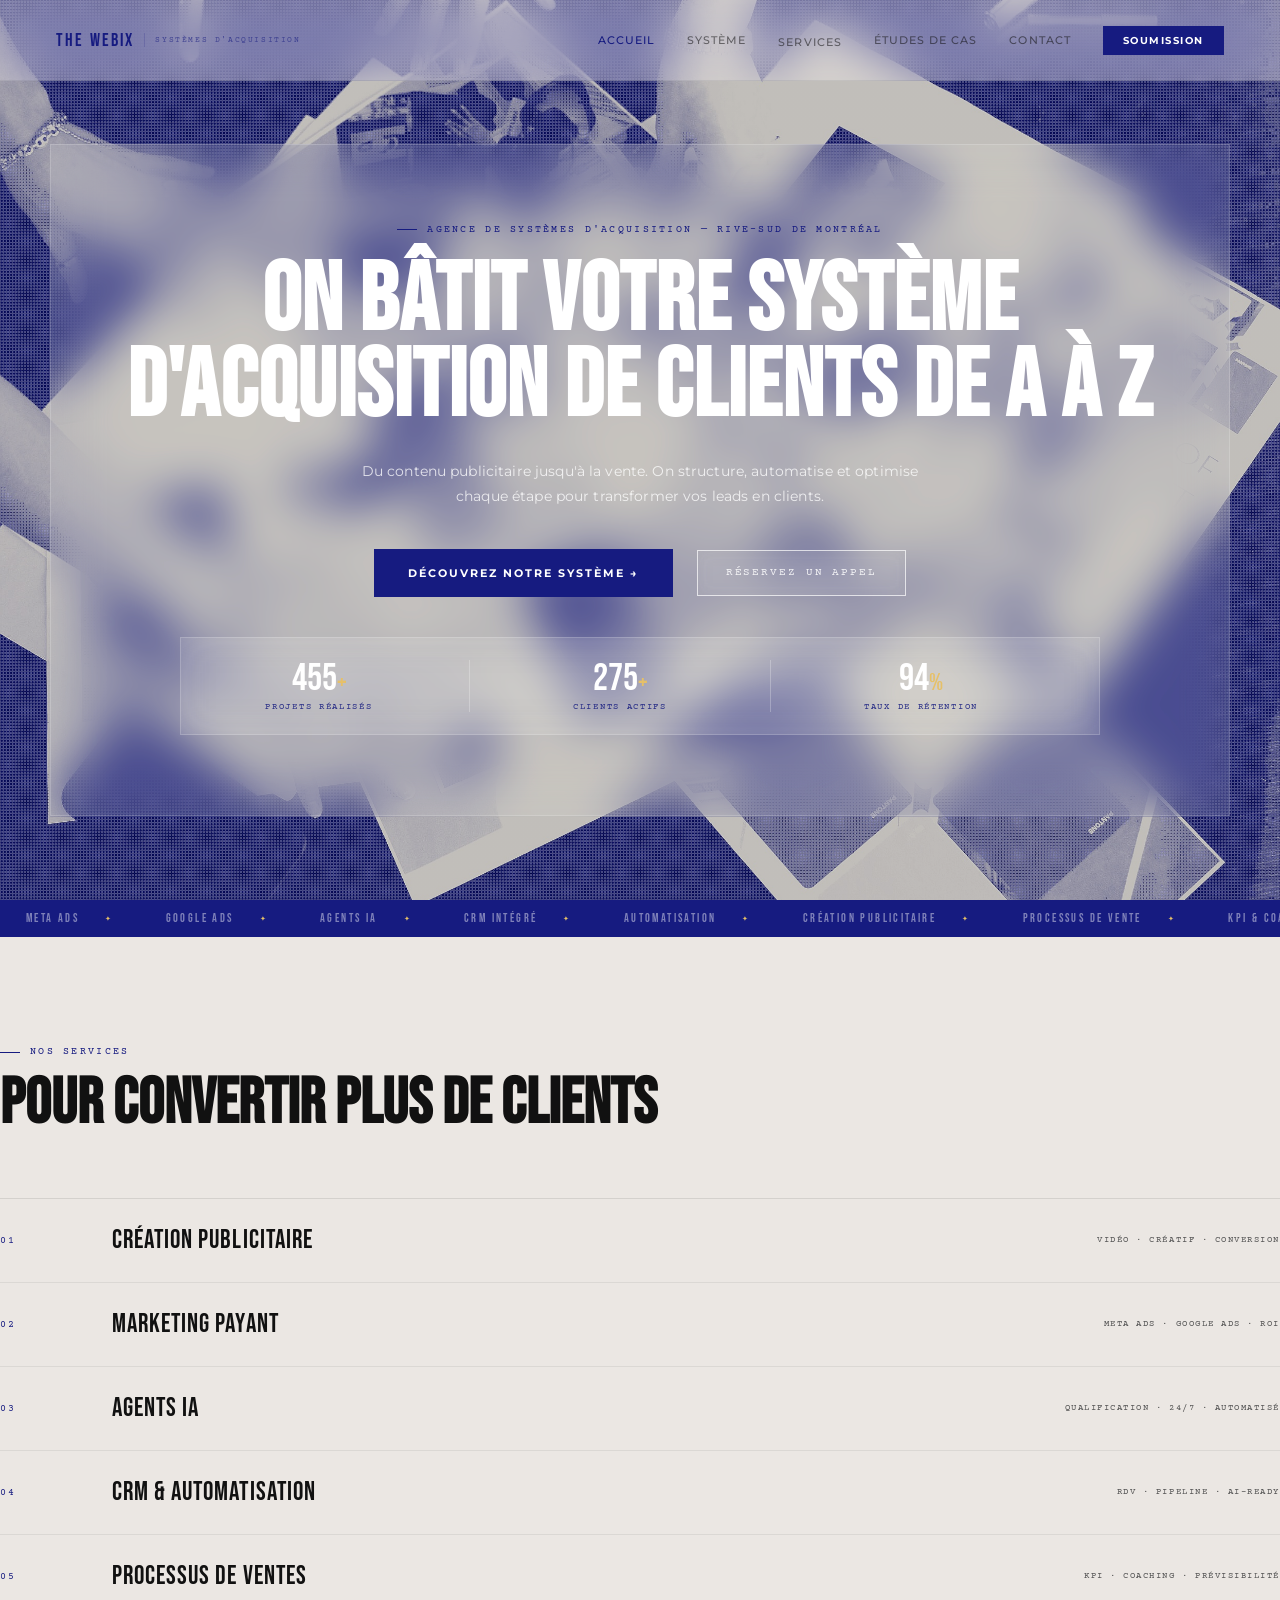
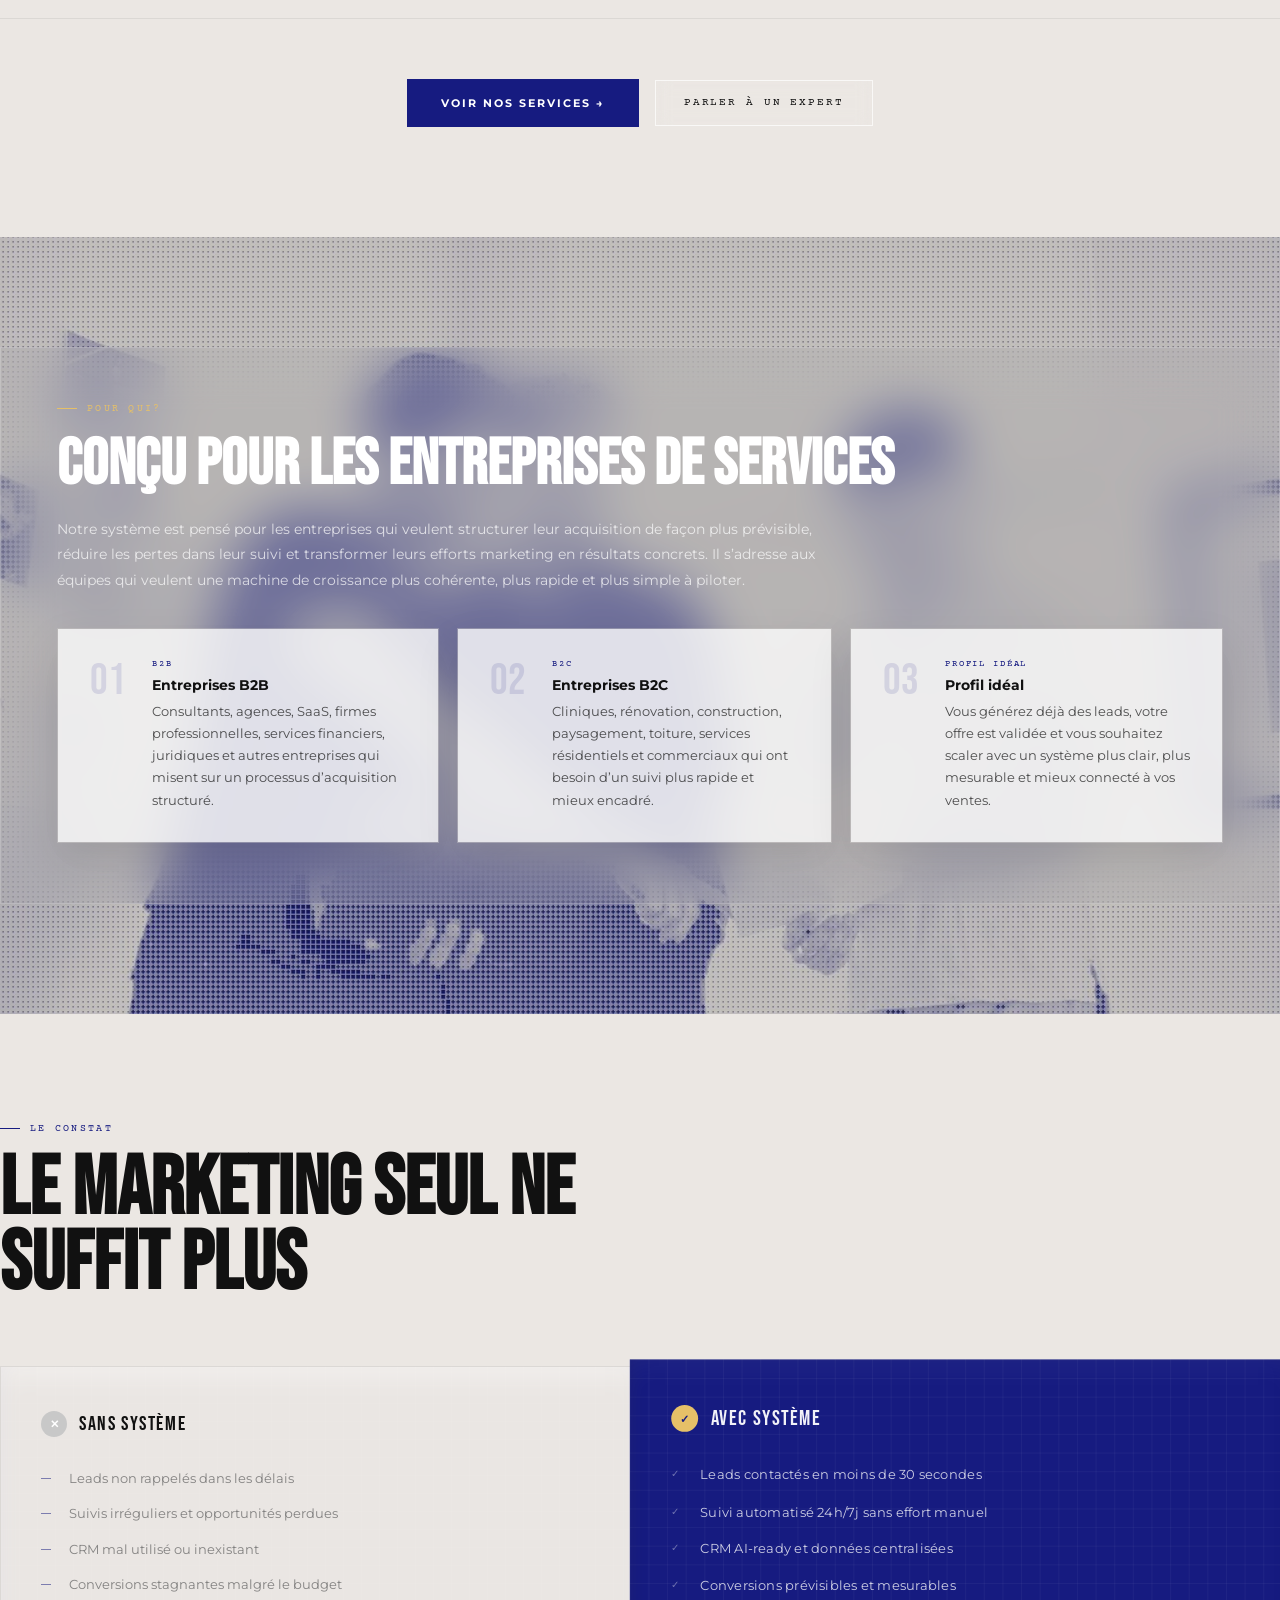
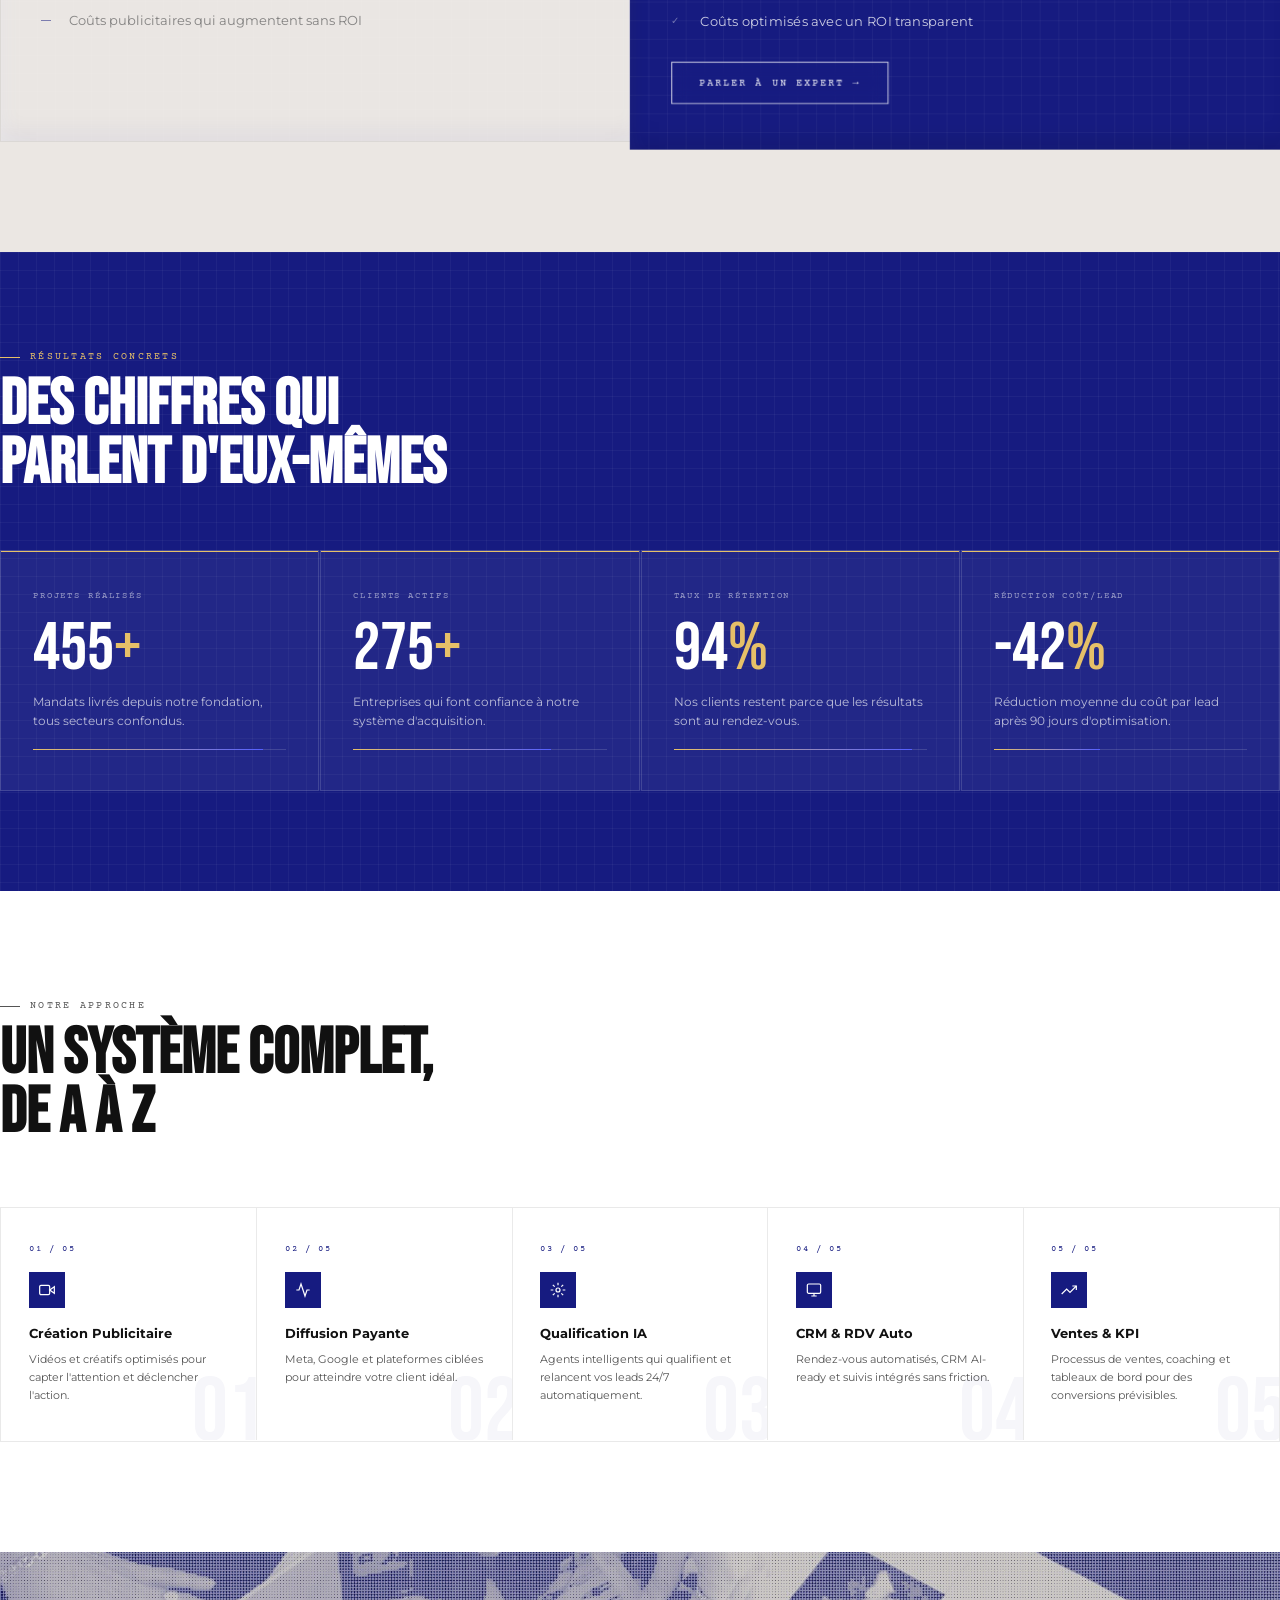
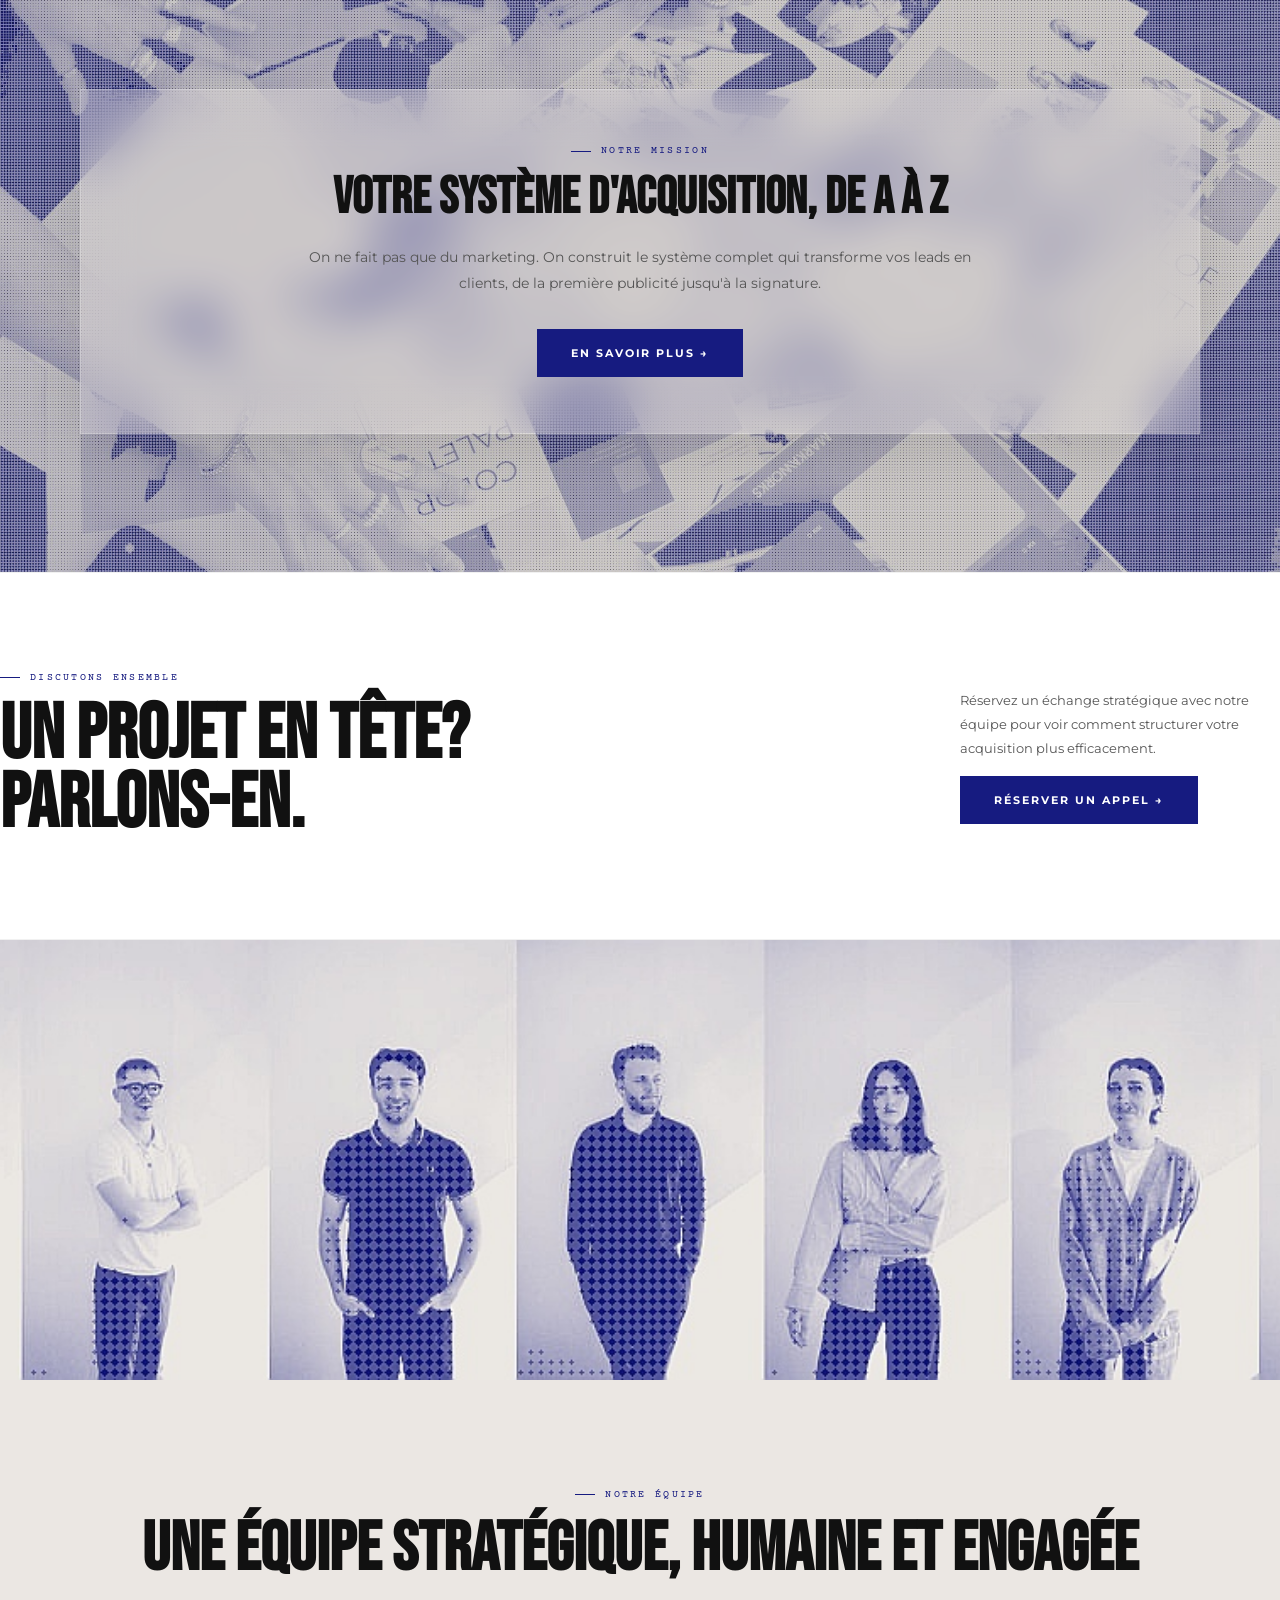
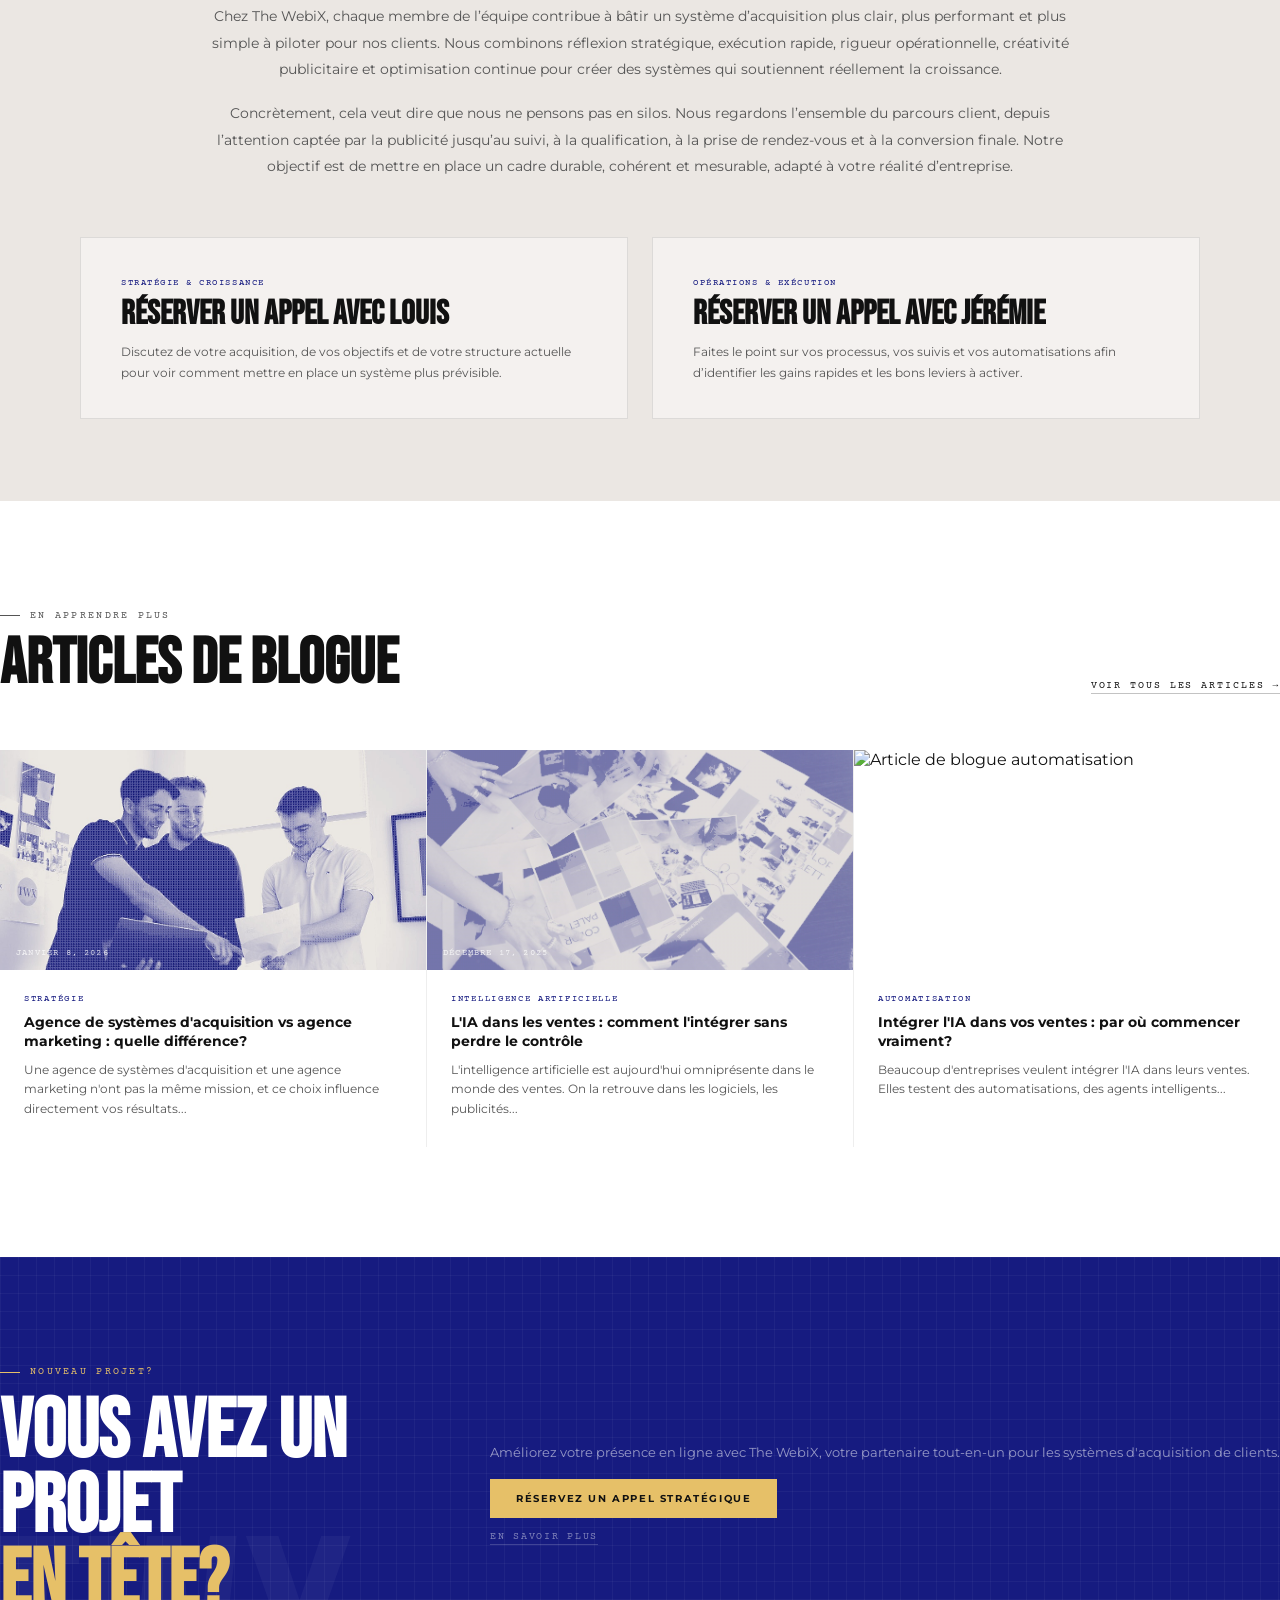
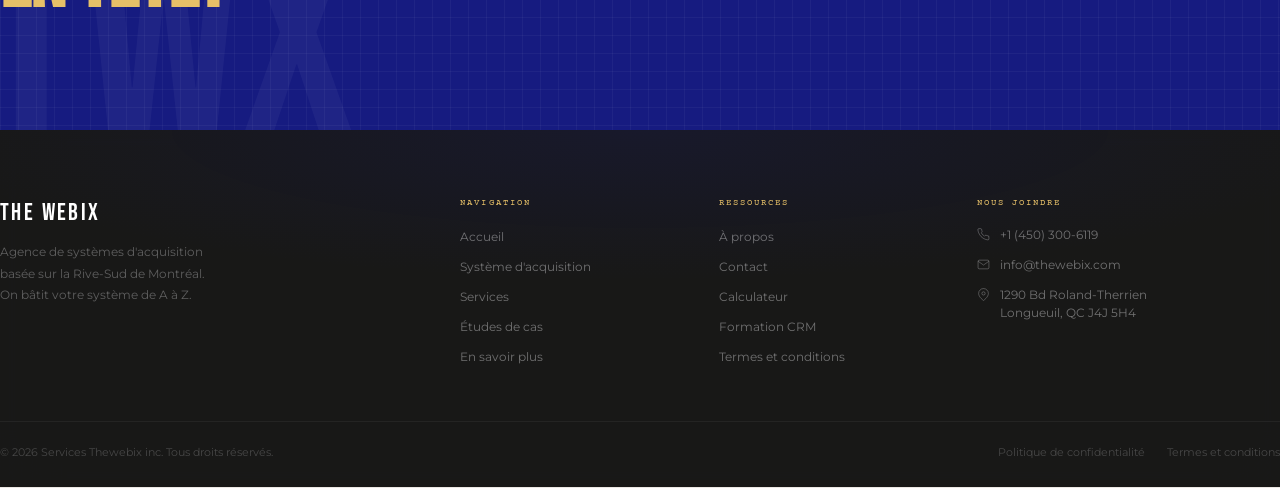
==== commit 8dfb6326: "removed one breakline" ====
--- a/index.html
+++ b/index.html
@@ -343,7 +343,7 @@
     }
     .services-top {
       display: grid;
-      grid-template-columns: 1fr 1fr;
+      grid-template-columns: 2fr 1fr;
       gap: 80px;
       align-items: end;
       margin-bottom: 64px;
@@ -598,7 +598,7 @@
       font-size: 13px;
       line-height: 1.5;
     }
-    .constat-col--bad  .constat-item { color: rgba(17,17,17,0.76); }
+    .constat-col--bad  .constat-item { color: rgba(98, 98, 98, 0.76); }
     .constat-col--good .constat-item { color: rgba(255,255,255,0.78); }
     .item-icon { width: 16px; height: 16px; flex-shrink: 0; margin-top: 1px; font-size: 10px; }
     .constat-col--bad  .item-icon { color: var(--blue); }
